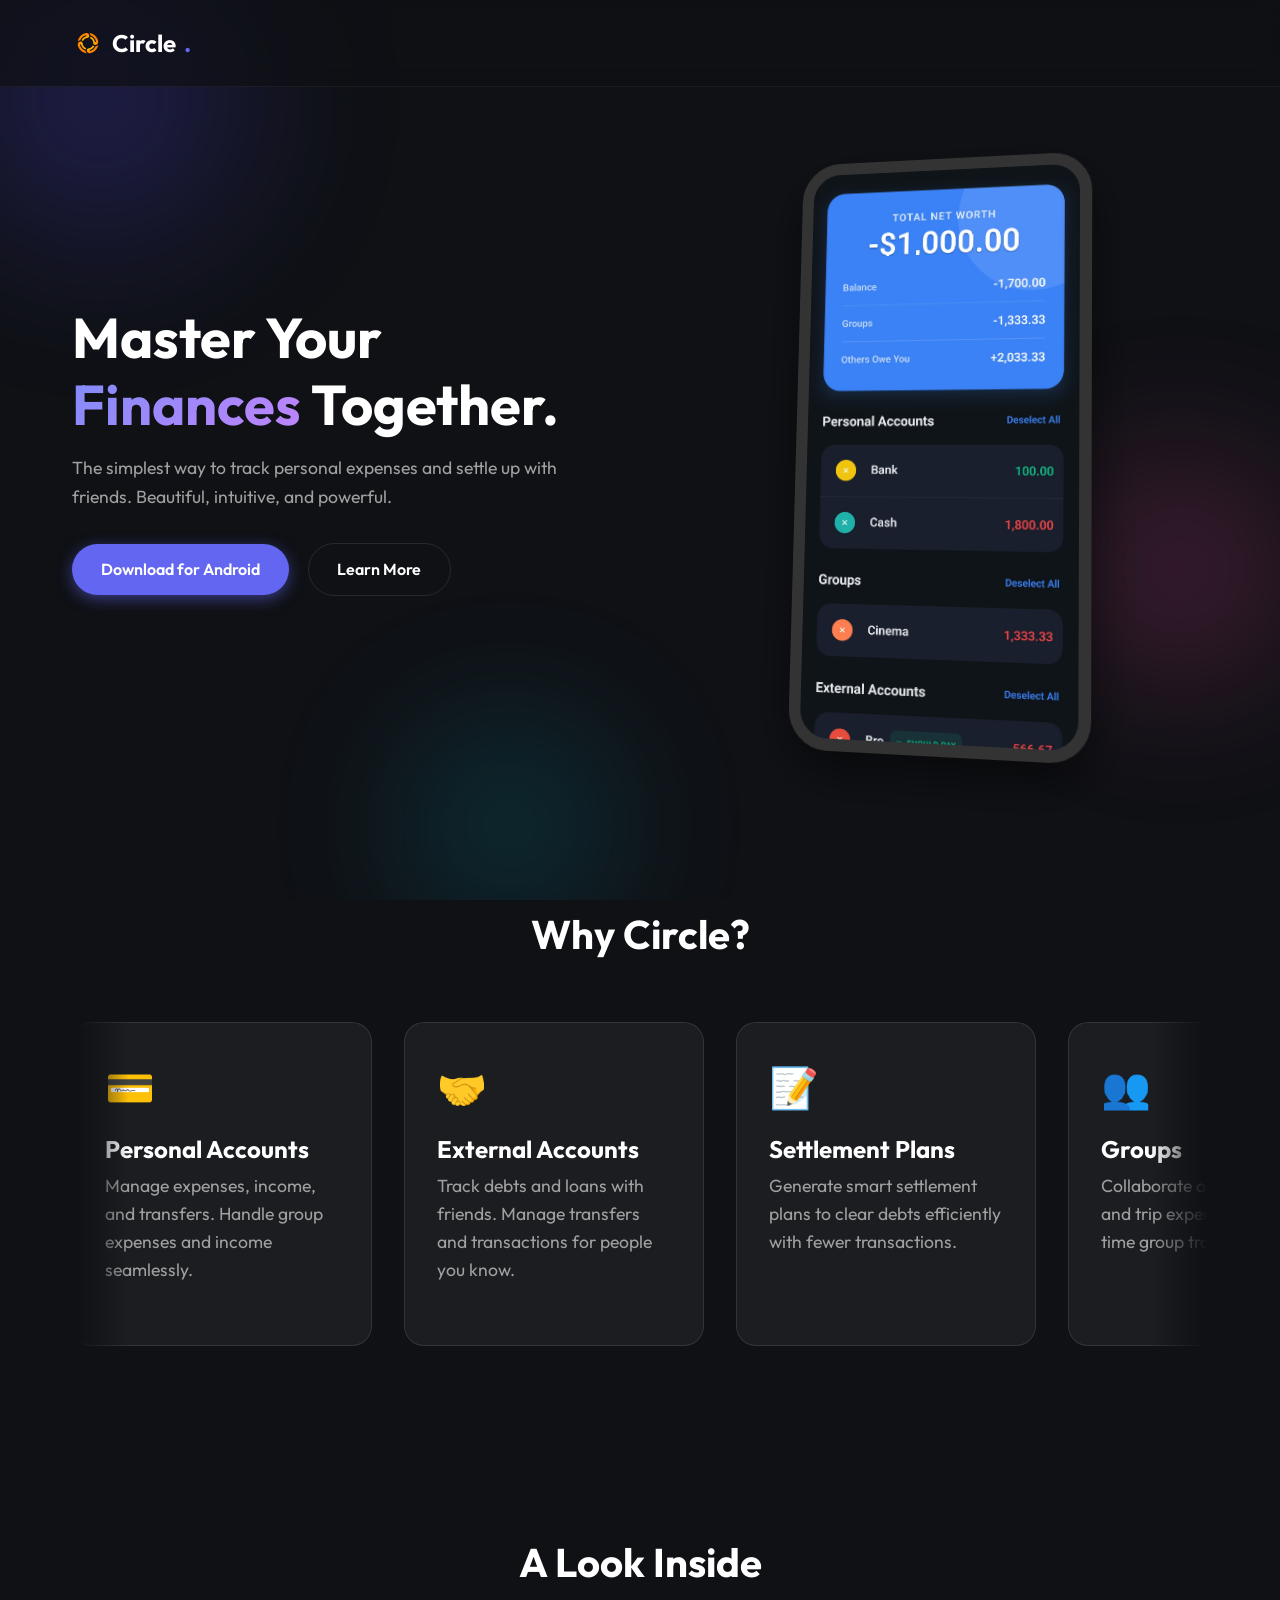
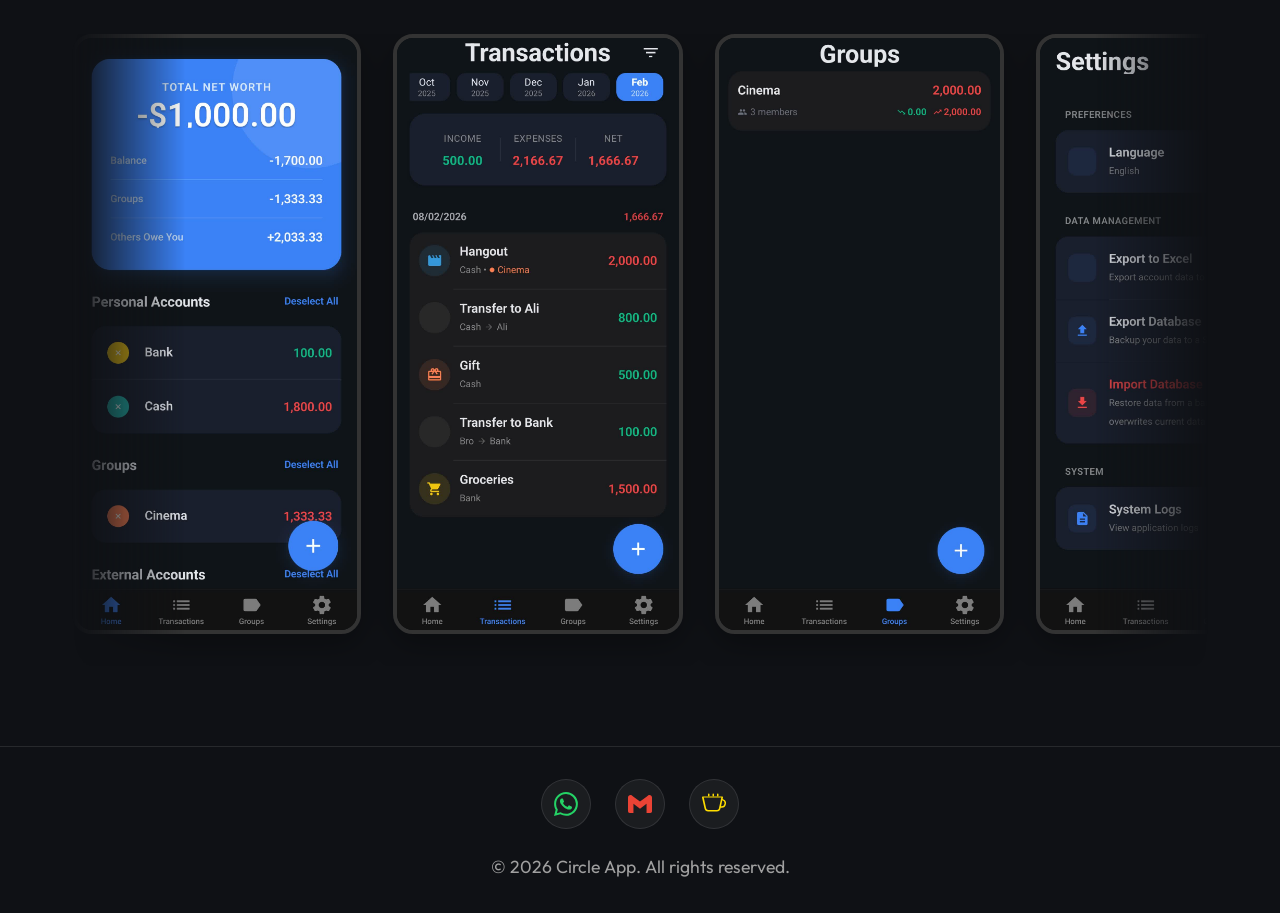
==== index.html @ a08107ba "release: update download link to v6.0.0" ====
<!DOCTYPE html>
<html lang="en">

<head>
    <meta charset="UTF-8">
    <meta name="viewport" content="width=device-width, initial-scale=1.0">
    <title>Circle - Effortless Expense Tracking</title>
    <meta name="description" content="Track expenses, settle group debts, and gain financial insights with Circle.">
    <link rel="stylesheet" href="styles.css">
    <link rel="preconnect" href="https://fonts.googleapis.com">
    <link rel="preconnect" href="https://fonts.gstatic.com" crossorigin>
    <link href="https://fonts.googleapis.com/css2?family=Outfit:wght@300;400;600;700&display=swap" rel="stylesheet">
    <link rel="icon" type="image/png" href="public/icon.png">
    <meta property="og:title" content="Circle">
    <meta property="og:description"
        content="Android app designed to make managing personal, external, and group expenses and incomes effortless!">
    <meta property="og:image" content="https://circle0.netlify.app/public/og.png">
    <meta property="og:url" content="https://circle0.netlify.app/">
</head>

<body>
    <div class="background-globes">
        <div class="globe globe-1"></div>
        <div class="globe globe-2"></div>
        <div class="globe globe-3"></div>
    </div>

    <nav class="navbar">
        <div class="container">
            <a href="#" class="logo">
                <img src="public/icon.png" alt="Circle App Icon" class="nav-icon">
                Circle<span class="dot">.</span>
            </a>
        </div>
    </nav>

    <header class="hero">
        <div class="container">
            <div class="hero-content">
                <h1 class="hero-title">Master Your <span class="gradient-text">Finances</span> Together.</h1>
                <p class="hero-subtitle">The simplest way to track personal expenses and settle up with friends.
                    Beautiful, intuitive, and powerful.</p>
                <div class="hero-buttons">
                    <a href="https://github.com/Mohamed-Fathy-Salah/circle-releases/releases/download/v6.0.0/circle6.0.0.apk" class="btn btn-primary" id="download-hero" target="_blank">Download for Android</a>
                    <a href="#features" class="btn btn-secondary">Learn More</a>
                </div>
            </div>
            <div class="hero-image">
                <div class="phone-frame">
                    <div class="phone-screen scrollable-screen">
                        <img src="public/home-scroll.jpg" alt="App Home Scrollable" class="scroll-img">
                    </div>
                </div>
            </div>
        </div>
    </header>

    <section id="features" class="features">
        <div class="container">
            <h2 class="section-title">Why Circle?</h2>
            <div class="feature-marquee">
                <div class="feature-track" id="feature-list"></div>
            </div>
        </div>
    </section>

    <section id="screenshots" class="screenshots">
        <div class="container">
            <h2 class="section-title">A Look Inside</h2>
            <div class="screenshot-marquee">
                <div class="screenshot-track" id="screenshot-list"></div>
            </div>
        </div>
    </section>


    <footer class="footer">
        <div class="container">
            <div class="footer-content">
                <div class="social-links">
                    <a href="https://wa.me/201143191824?text=Hello%20Circle%20Team" target="_blank" class="social-btn"
                        aria-label="WhatsApp">
                        <svg xmlns="http://www.w3.org/2000/svg" width="16" height="16" fill="currentColor"
                            class="bi bi-whatsapp social-icon whatsapp-icon" viewBox="0 0 16 16">
                            <path
                                d="M13.601 2.326A7.85 7.85 0 0 0 7.994 0C3.627 0 .068 3.558.064 7.926c0 1.399.366 2.76 1.057 3.965L0 16l4.204-1.102a7.9 7.9 0 0 0 3.79.965h.004c4.368 0 7.926-3.558 7.93-7.93A7.9 7.9 0 0 0 13.6 2.326zM7.994 14.521a6.6 6.6 0 0 1-3.356-.92l-.24-.144-2.494.654.666-2.433-.156-.251a6.56 6.56 0 0 1-1.007-3.505c0-3.626 2.957-6.584 6.591-6.584a6.56 6.56 0 0 1 4.66 1.931 6.56 6.56 0 0 1 1.928 4.66c-.004 3.639-2.961 6.592-6.592 6.592m3.615-4.934c-.197-.099-1.17-.578-1.353-.646-.182-.065-.315-.099-.445.099-.133.197-.513.646-.627.775-.114.133-.232.148-.43.05-.197-.1-.836-.308-1.592-.985-.59-.525-.985-1.175-1.103-1.372-.114-.198-.011-.304.088-.403.087-.088.197-.232.296-.346.1-.114.133-.198.198-.33.065-.134.034-.248-.015-.347-.05-.099-.445-1.076-.612-1.47-.16-.389-.323-.335-.445-.34-.114-.007-.247-.007-.38-.007a.73.73 0 0 0-.529.247c-.182.198-.691.677-.691 1.654s.71 1.916.81 2.049c.098.133 1.394 2.132 3.383 2.992.47.205.84.326 1.129.418.475.152.904.129 1.246.08.38-.058 1.171-.48 1.338-.943.164-.464.164-.86.114-.943-.049-.084-.182-.133-.38-.232" />
                        </svg>
                    </a>
                    <a href="mailto:mohamedfathy29908@gmail.com" class="social-btn" aria-label="Email">
                        <svg xmlns="http://www.w3.org/2000/svg" width="24" height="24" viewBox="0 0 24 24" role="img"
                            class="social-icon gmail-icon" fill="currentColor">
                            <path
                                d="M24 5.457v13.909c0 .904-.732 1.636-1.636 1.636h-3.819V11.73L12 16.64l-6.545-4.91v9.273H1.636A1.636 1.636 0 0 1 0 19.366V5.457c0-2.023 2.309-3.178 3.927-1.964L5.455 4.64 12 9.548l6.545-4.91 1.528-1.145C21.69 2.28 24 3.434 24 5.457z" />
                        </svg>
                    </a>
                    <a href="https://buymeacoffee.com/mofasa" class="social-btn" aria-label="Buy me a coffee"
                        target="_blank">
                        <svg xmlns="http://www.w3.org/2000/svg" width="20" height="20" fill="currentColor"
                            class="social-icon coffee-icon" viewBox="0 0 16 16">
                            <path fill-rule="evenodd"
                                d="M.11 3.187A.5.5 0 0 1 .5 3h13a.5.5 0 0 1 .488.608l-.22.991a3.001 3.001 0 0 1-1.3 5.854l-.132.59A2.5 2.5 0 0 1 9.896 13H4.104a2.5 2.5 0 0 1-2.44-1.958L.012 3.608a.5.5 0 0 1 .098-.42zm12.574 6.288a2 2 0 0 0 .866-3.899l-.866 3.9zM1.124 3.515l1.666 7.497A1.5 1.5 0 0 0 4.104 12h5.792a1.5 1.5 0 0 0 1.314-.798l1.666-7.497-11.752.01z" />
                            <path fill-rule="evenodd"
                                d="M4.5 1a.5.5 0 0 1 .5.5v1a.5.5 0 0 1-1 0v-1a.5.5 0 0 1 .5-.5zm3 0a.5.5 0 0 1 .5.5v1a.5.5 0 0 1-1 0v-1a.5.5 0 0 1 .5-.5zm3 0a.5.5 0 0 1 .5.5v1a.5.5 0 0 1-1 0v-1a.5.5 0 0 1 .5-.5z" />
                        </svg>
                    </a>
                </div>
                <p>&copy; 2026 Circle App. All rights reserved.</p>
            </div>
        </div>
    </footer>

    <script>
        const featureList = document.getElementById("feature-list");
        featureList.innerHTML = [
            {icon: "💳", title: "Personal Accounts", desc: "Manage expenses, income, and transfers. Handle group expenses and income seamlessly."},
            {icon: "🤝", title: "External Accounts", desc: "Track debts and loans with friends. Manage transfers and transactions for people you know."},
            {icon: "📝", title: "Settlement Plans", desc: "Generate smart settlement plans to clear debts efficiently with fewer transactions."},
            {icon: "👥", title: "Groups", desc: "Collaborate on shared assets and trip expenses with real-time group tracking."},
            {icon: "🔒", title: "Offline First", desc: "Runs entirely on local storage. No internet connection needed to track your finances."},
            {icon: "💾", title: "Backup & Restore", desc: "Easily export your data for backups and import it whenever you need to restore."},
            {icon: "📊", title: "Excel Export", desc: "Extract detailed Excel sheets for your accounts to analyze data your way."},
            {icon: "🚫", title: "No Ads", desc: "Enjoy a clean, distraction-free experience with zero advertisements."},
            {icon: "🔄", title: "Templates & Recurrent", desc: "Create templates and set up recurrent transactions to automate your regular expenses."},
            {icon: "🕌", title: "Zakat Calculator", desc: "Calculate your Zakat obligations easily based on your assets and savings."},
            {icon: "🔐", title: "Biometric Login", desc: "Secure your data with fingerprint or face recognition authentication."},
            {icon: "👁", title: "Amount Blur", desc: "Hide sensitive amounts with a blur effect for privacy in public spaces."},
        ].map(f =>
            `<div class="feature-card"><div class="icon-box">${f.icon}</div><h3>${f.title}</h3><p>${f.desc}</p></div>`
        ).join("");
        featureList.innerHTML += featureList.innerHTML;

        const screenshotList = document.getElementById("screenshot-list");
        screenshotList.innerHTML = [
            {src: "public/home.jpg", alt: "Home Screen"},
            {src: "public/transactions.jpg", alt: "Transactions Screen"},
            {src: "public/groups.jpg", alt: "Groups Screen"},
            {src: "public/settings.jpg", alt: "Settings Screen"},
        ].map(s =>
            `<div class="screenshot-item"><img src="${s.src}" alt="${s.alt}"></div>`
        ).join("");
        screenshotList.innerHTML += screenshotList.innerHTML;

        // Swipe/drag support for marquees
        function enableDrag(container, track) {
            let dragging = false, startX, scrollStart;
            function onStart(e) {
                dragging = true;
                container.style.cursor = "grabbing";
                track.style.animation = "none";
                startX = (e.touches ? e.touches[0] : e).clientX;
                scrollStart = container.scrollLeft;
            }
            function onMove(e) {
                if (!dragging) return;
                e.preventDefault();
                container.scrollLeft = scrollStart - ((e.touches ? e.touches[0] : e).clientX - startX);
            }
            function onEnd() {
                if (!dragging) return;
                dragging = false;
                container.style.cursor = "grab";
            }
            container.addEventListener("mousedown", onStart);
            container.addEventListener("mousemove", onMove);
            container.addEventListener("mouseup", onEnd);
            container.addEventListener("mouseleave", onEnd);
            container.addEventListener("touchstart", onStart, {passive: true});
            container.addEventListener("touchmove", onMove, {passive: false});
            container.addEventListener("touchend", onEnd);
        }

        enableDrag(document.querySelector(".feature-marquee"), featureList);
        enableDrag(document.querySelector(".screenshot-marquee"), screenshotList);

        // Smooth scroll for anchor links
        document.querySelectorAll('a[href^="#"]').forEach(anchor => {
            anchor.addEventListener('click', function (e) {
                e.preventDefault();
                document.querySelector(this.getAttribute('href')).scrollIntoView({
                    behavior: 'smooth'
                });
            });
        });
    </script>
</body>

</html>
---- styles.css ----
:root {
    --bg-color: #0f1115;
    --bg-secondary: #ff00ff;
    /* Used for glow effects, will be significantly reduced in opacity */
    --text-primary: #ffffff;
    --text-secondary: #a0a0a0;
    --accent-color: #6366f1;
    /* Indigo */
    --accent-glow: rgba(99, 102, 241, 0.5);
    --card-bg: rgba(255, 255, 255, 0.05);
    /* Glassmorphism */
    --card-border: rgba(255, 255, 255, 0.1);
    --font-main: 'Outfit', sans-serif;
    --spacing-container: 1200px;
}

* {
    margin: 0;
    padding: 0;
    box-sizing: border-box;
}

body {
    font-family: var(--font-main);
    background-color: var(--bg-color);
    color: var(--text-primary);
    line-height: 1.6;
    overflow-x: hidden;
    scroll-behavior: smooth;
}

/* Background Effects */
.background-globes {
    position: fixed;
    top: 0;
    left: 0;
    width: 100%;
    height: 100%;
    z-index: -1;
    pointer-events: none;
    overflow: hidden;
}

.globe {
    position: absolute;
    border-radius: 50%;
    filter: blur(80px);
    opacity: 0.4;
    animation: float 10s infinite ease-in-out;
}

.globe-1 {
    width: 400px;
    height: 400px;
    background: radial-gradient(circle, #4f46e5, transparent 70%);
    top: -100px;
    left: -100px;
}

.globe-2 {
    width: 300px;
    height: 300px;
    background: radial-gradient(circle, #ec4899, transparent 70%);
    bottom: 20%;
    right: -50px;
    animation-delay: -2s;
}

.globe-3 {
    width: 250px;
    height: 250px;
    background: radial-gradient(circle, #06b6d4, transparent 70%);
    bottom: -50px;
    left: 30%;
    animation-delay: -5s;
}

@keyframes float {

    0%,
    100% {
        transform: translateY(0) scale(1);
    }

    50% {
        transform: translateY(-20px) scale(1.05);
    }
}

/* Typography */
h1,
h2,
h3 {
    font-weight: 700;
    line-height: 1.2;
}

h1 {
    font-size: 3.5rem;
    margin-bottom: 1rem;
}

h2 {
    font-size: 2.5rem;
    margin-bottom: 3rem;
    text-align: center;
}

h3 {
    font-size: 1.5rem;
    margin-bottom: 0.5rem;
}

p {
    color: var(--text-secondary);
    font-size: 1.1rem;
}

.gradient-text {
    background: linear-gradient(135deg, #818cf8, #c084fc);
    background-clip: text;
    -webkit-background-clip: text;
    -webkit-text-fill-color: transparent;
}

/* Layout */
.container {
    max-width: var(--spacing-container);
    margin: 0 auto;
    padding: 0 2rem;
}

/* Navbar */
.navbar {
    padding: 1.5rem 0;
    position: fixed;
    top: 0;
    width: 100%;
    z-index: 1000;
    backdrop-filter: blur(10px);
    background: rgba(15, 17, 21, 0.7);
    border-bottom: 1px solid rgba(255, 255, 255, 0.05);
}

.navbar .container {
    display: flex;
    justify-content: space-between;
    align-items: center;
}

.logo {
    font-size: 1.5rem;
    font-weight: 700;
    text-decoration: none;
    color: var(--text-primary);
    display: flex;
    align-items: center;
    gap: 0.5rem;
}

.nav-icon {
    width: 32px;
    height: 32px;
    border-radius: 8px;
    /* Slightly rounded corners for app icon look */
}

.logo .dot {
    color: var(--accent-color);
}

.nav-btn {
    padding: 0.6rem 1.2rem;
    font-size: 0.9rem;
}

/* Buttons */
.btn {
    display: inline-block;
    padding: 0.8rem 1.8rem;
    border-radius: 50px;
    text-decoration: none;
    font-weight: 600;
    transition: all 0.3s ease;
    cursor: pointer;
}

.btn-primary {
    background: var(--accent-color);
    color: white;
    box-shadow: 0 4px 15px var(--accent-glow);
}

.btn-primary:hover {
    transform: translateY(-2px);
    box-shadow: 0 6px 20px var(--accent-glow);
}

.btn-secondary {
    background: transparent;
    color: var(--text-primary);
    border: 1px solid var(--card-border);
    margin-left: 1rem;
}

.btn-secondary:hover {
    background: rgba(255, 255, 255, 0.05);
}

.btn-large {
    padding: 1rem 3rem;
    font-size: 1.2rem;
}

/* Sections */
section {
    padding: 5rem 0;
}

/* Hero */
.hero {
    padding-top: 150px;
    padding-bottom: 80px;
    display: flex;
    align-items: center;
}

.hero .container {
    display: flex;
    align-items: center;
    gap: 4rem;
}

.hero-content {
    flex: 1;
}

.hero-subtitle {
    margin-bottom: 2rem;
    max-width: 500px;
}

.hero-image {
    flex: 1;
    display: flex;
    justify-content: center;
    position: relative;
    perspective: 1000px;
}

/* Phone Frame & Scrolling */
.phone-frame {
    width: 300px;
    height: 600px;
    background: #1a1d24;
    border-radius: 40px;
    border: 12px solid #333;
    box-shadow: 0 20px 50px rgba(0, 0, 0, 0.5);
    overflow: hidden;
    position: relative;
    transform: rotateY(-10deg) rotateX(5deg);
    transition: transform 0.5s ease;
}

.phone-frame:hover {
    transform: rotateY(0) rotateX(0);
}

.phone-screen {
    width: 100%;
    height: 100%;
    background: #000;
    overflow: hidden;
    border-radius: 28px;
    /* Match outer curvature considering border width */
}

.scrollable-screen {
    overflow-y: hidden;
    /* Hide scrollbar, let animation handle it */
    scrollbar-width: none;
    /* Firefox */
    -ms-overflow-style: none;
    /* IE/Edge */
}

.scrollable-screen::-webkit-scrollbar {
    display: none;
    /* Chrome/Safari */
}

.scroll-img {
    width: 100%;
    display: block;
    /* Auto-scroll animation */
    animation: autoScroll 15s linear infinite alternate;
}

/* Pause scroll on hover */
.phone-frame:hover .scroll-img {
    animation-play-state: paused;
}

@keyframes autoScroll {
    0% {
        transform: translateY(0);
    }

    100% {
        transform: translateY(calc(-100% + 576px));
    }

    /* Scroll to bottom */
}

/* Placeholders */
.placeholder-glow {
    background: var(--card-bg);
    border: 1px solid var(--card-border);
    border-radius: 20px;
    display: flex;
    align-items: center;
    justify-content: center;
    color: rgba(255, 255, 255, 0.2);
    font-weight: 600;
    backdrop-filter: blur(5px);
    box-shadow: 0 10px 30px rgba(0, 0, 0, 0.3);
}

.app-screenshot-placeholder {
    width: 300px;
    /* Mobile width approximate */
    height: 600px;
    border-radius: 30px;
    background: #1a1d24;
    /* Slightly lighter than bg */
    border: 8px solid #333;
    /* Phone bezel */
    display: flex;
    align-items: center;
    justify-content: center;
}

/* Features */
.features {
    position: relative;
}

/* Feature Marquee */
.feature-marquee {
    width: 100%;
    overflow: hidden;
    position: relative;
    padding: 1rem 0 2rem 0;
    cursor: grab;
    mask-image: linear-gradient(to right, transparent, black 5%, black 95%, transparent);
    -webkit-mask-image: linear-gradient(to right, transparent, black 5%, black 95%, transparent);
}

.feature-track {
    display: flex;
    gap: 2rem;
    width: max-content;
    animation: scrollMarquee 50s linear infinite;
    /* Slower for readability */
}

.feature-marquee:hover .feature-track {
    animation-play-state: paused;
}

.feature-card {
    background: var(--card-bg);
    border: 1px solid var(--card-border);
    padding: 2rem;
    border-radius: 20px;
    transition: transform 0.3s ease;
    min-width: 300px;
    /* Fixed width for scrolling cards */
    max-width: 300px;
}

.feature-card:hover {
    transform: translateY(-5px);
    background: rgba(255, 255, 255, 0.08);
}

.icon-box {
    font-size: 2.5rem;
    margin-bottom: 1rem;
}

/* Screenshots Marquee */
.screenshot-marquee {
    width: 100%;
    overflow: hidden;
    position: relative;
    padding-bottom: 2rem;
    cursor: grab;
    mask-image: linear-gradient(to right, transparent, black 10%, black 90%, transparent);
    -webkit-mask-image: linear-gradient(to right, transparent, black 10%, black 90%, transparent);
}

.screenshot-track {
    display: flex;
    gap: 2rem;
    width: max-content;
    animation: scrollMarquee 40s linear infinite;
}

.screenshot-marquee:hover .screenshot-track {
    animation-play-state: paused;
}

@keyframes scrollMarquee {
    0% {
        transform: translateX(0);
    }

    100% {
        transform: translateX(-50%);
    }

    /* seamless loop */
}

.screenshot-item {
    min-width: 260px;
    height: 600px;
    /* Increased to fit taller screens */
    border-radius: 20px;
    overflow: hidden;
    /* Clip image corners */
    border: 4px solid #333;
    flex-shrink: 0;
    position: relative;
    box-shadow: 0 10px 30px rgba(0, 0, 0, 0.3);
    transition: transform 0.3s ease;
}

.screenshot-item:hover {
    transform: translateY(-10px);
}

.screenshot-item img {
    width: 100%;
    height: 100%;
    object-fit: cover;
    display: block;
}


/* Footer */
.footer {
    padding: 2rem 0;
    border-top: 1px solid var(--card-border);
    color: var(--text-secondary);
    font-size: 0.9rem;
}

.footer-content {
    display: flex;
    flex-direction: column;
    /* Stack vertically */
    align-items: center;
    /* Center horizontally */
    gap: 1.5rem;
    /* Space between icons and copyright */
}

.social-links {
    display: flex;
    gap: 1.5rem;
}

.social-btn {
    width: 50px;
    /* Slightly larger for icons */
    height: 50px;
    background: var(--card-bg);
    border: 1px solid var(--card-border);
    border-radius: 50%;
    display: flex;
    align-items: center;
    justify-content: center;
    text-decoration: none;
    transition: all 0.3s ease;
}

.social-icon {
    width: 24px;
    height: 24px;
    fill: currentColor;
    color: var(--text-primary);
}

.whatsapp-icon {
    color: #25D366;
}

/* Official WhatsApp brand color */
.gmail-icon {
    color: #EA4335;
}

/* Official Gmail brand color */
.coffee-icon {
    color: #FFDD00;
}

.social-btn:hover {
    background: rgba(255, 255, 255, 0.1);
    transform: translateY(-3px);
    box-shadow: 0 5px 15px rgba(0, 0, 0, 0.3);
}

/* Responsive */
@media (max-width: 768px) {
    /* Footer styles are already centered by default with column layout, so no specific overrides needed */

    h1 {
        font-size: 2.5rem;
    }

    .hero .container {
        flex-direction: column;
        text-align: center;
    }

    .hero-subtitle {
        margin: 0 auto 2rem auto;
    }

    .hero-buttons {
        display: flex;
        flex-direction: column;
        gap: 1rem;
    }

    .btn-secondary {
        margin-left: 0;
    }

    .app-screenshot-placeholder {
        height: 500px;
        width: 250px;
    }

    .screenshot-item {
        min-width: 220px;
        height: 440px;
    }
}
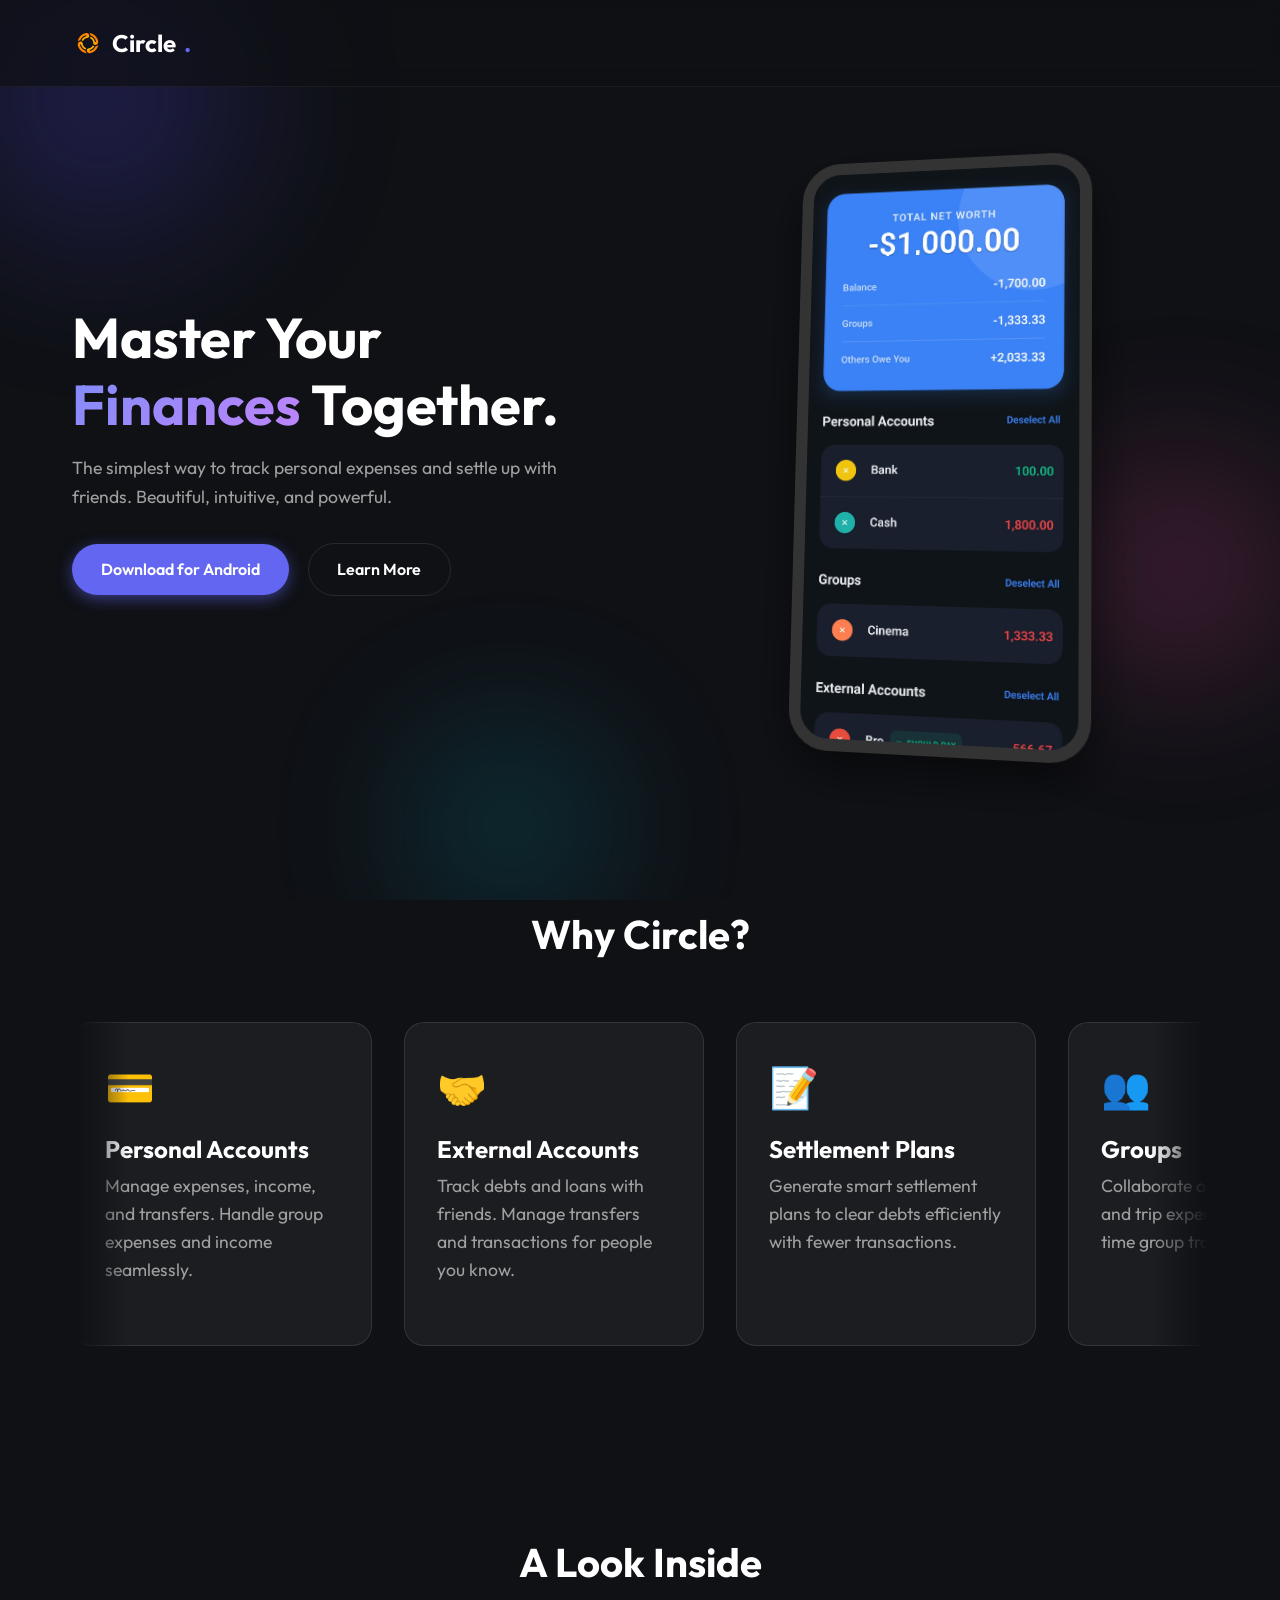
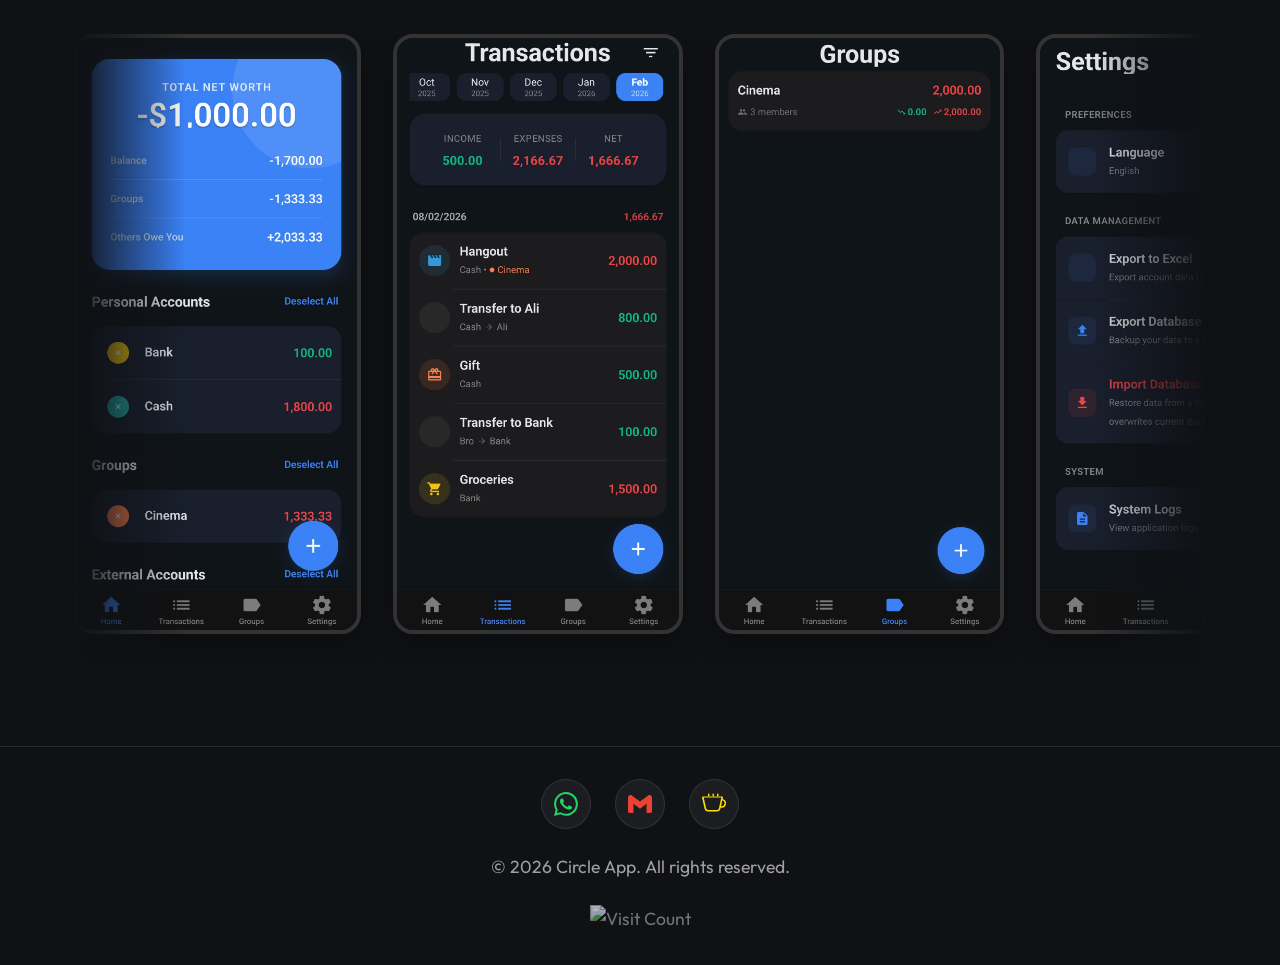
==== commit 547a9963: "feat(footer): add page visit counter badge Co-Authored-By: Claude Sonnet 4.6 <noreply@anthropic.com>" ====
--- a/index.html
+++ b/index.html
@@ -105,6 +105,9 @@
                     </a>
                 </div>
                 <p>&copy; 2026 Circle App. All rights reserved.</p>
+                <p class="visit-count">
+                    <img src="https://visitor-badge.laobi.icu/badge?page_id=circle0.netlify.app" alt="Visit Count">
+                </p>
             </div>
         </div>
     </footer>
--- a/styles.css
+++ b/styles.css
@@ -473,6 +473,11 @@
     gap: 1.5rem;
 }
 
+.visit-count {
+    margin: 0;
+    opacity: 0.7;
+}
+
 .social-btn {
     width: 50px;
     /* Slightly larger for icons */
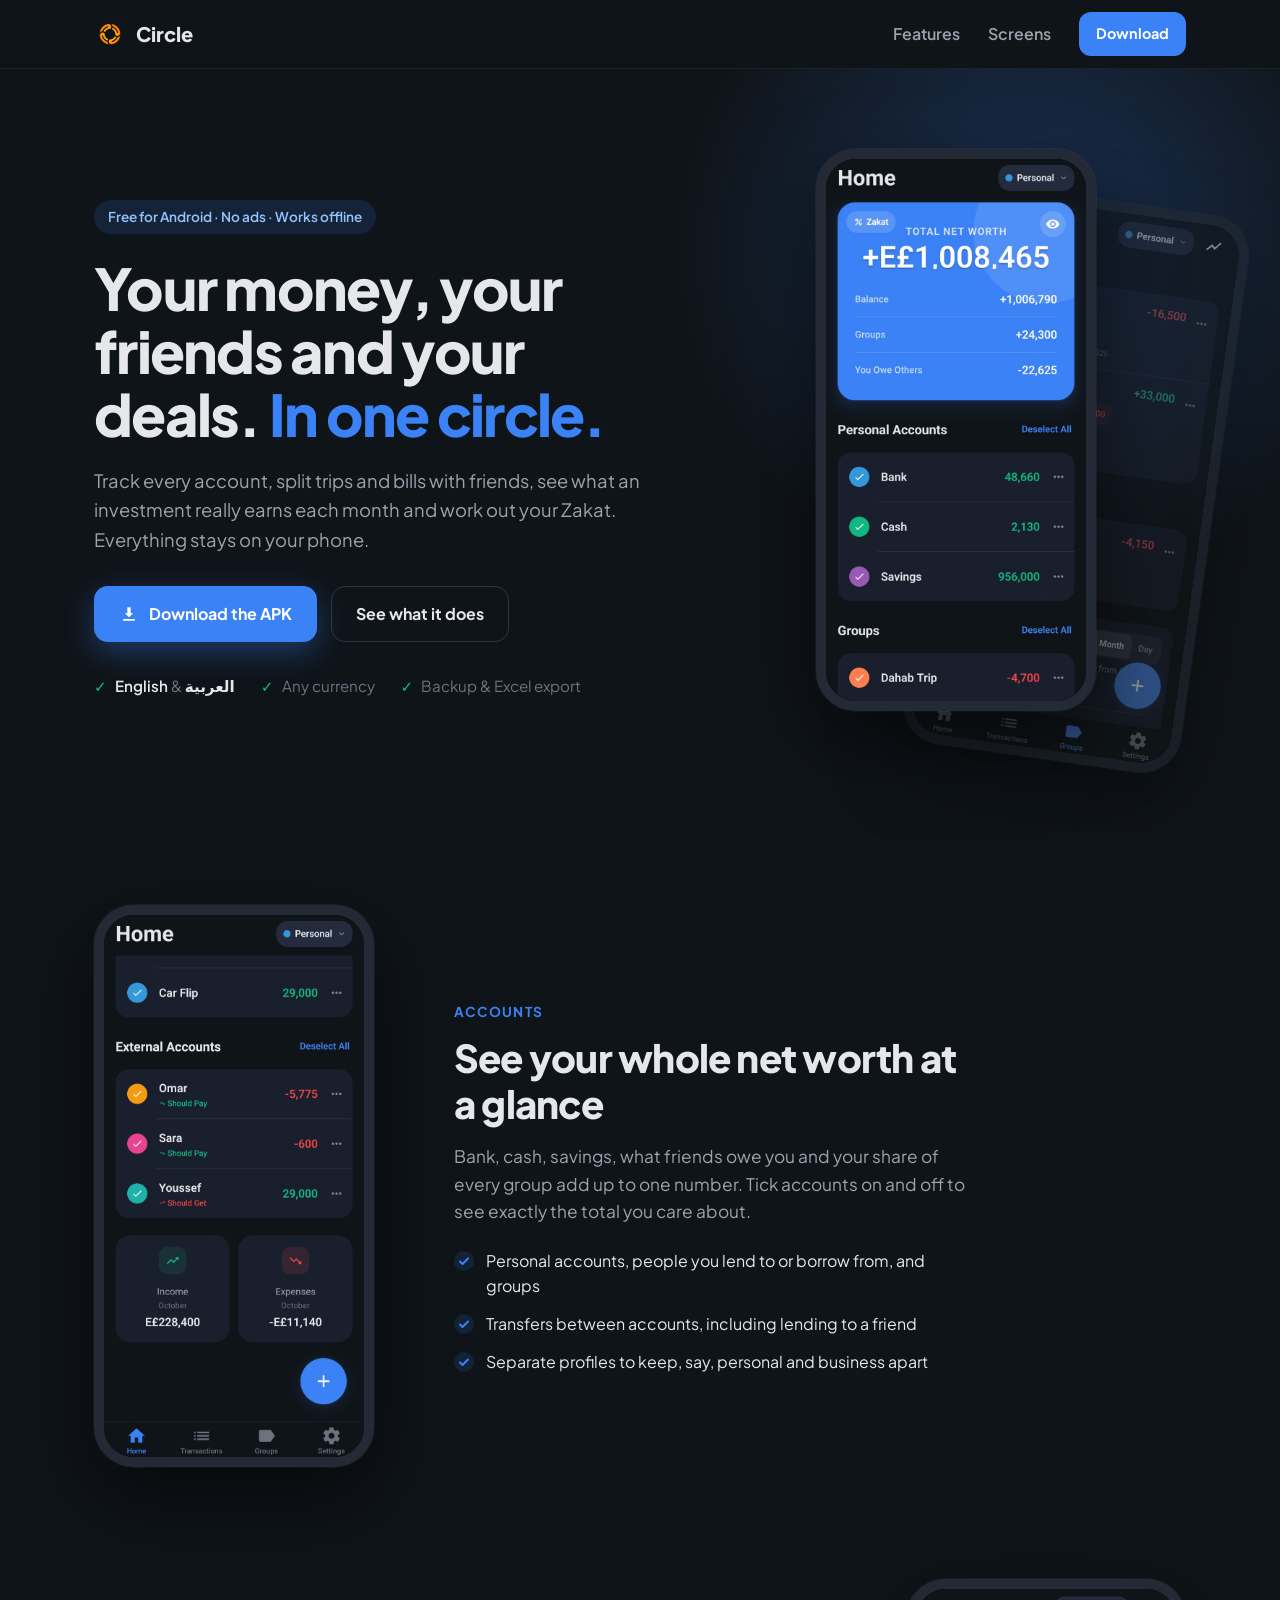
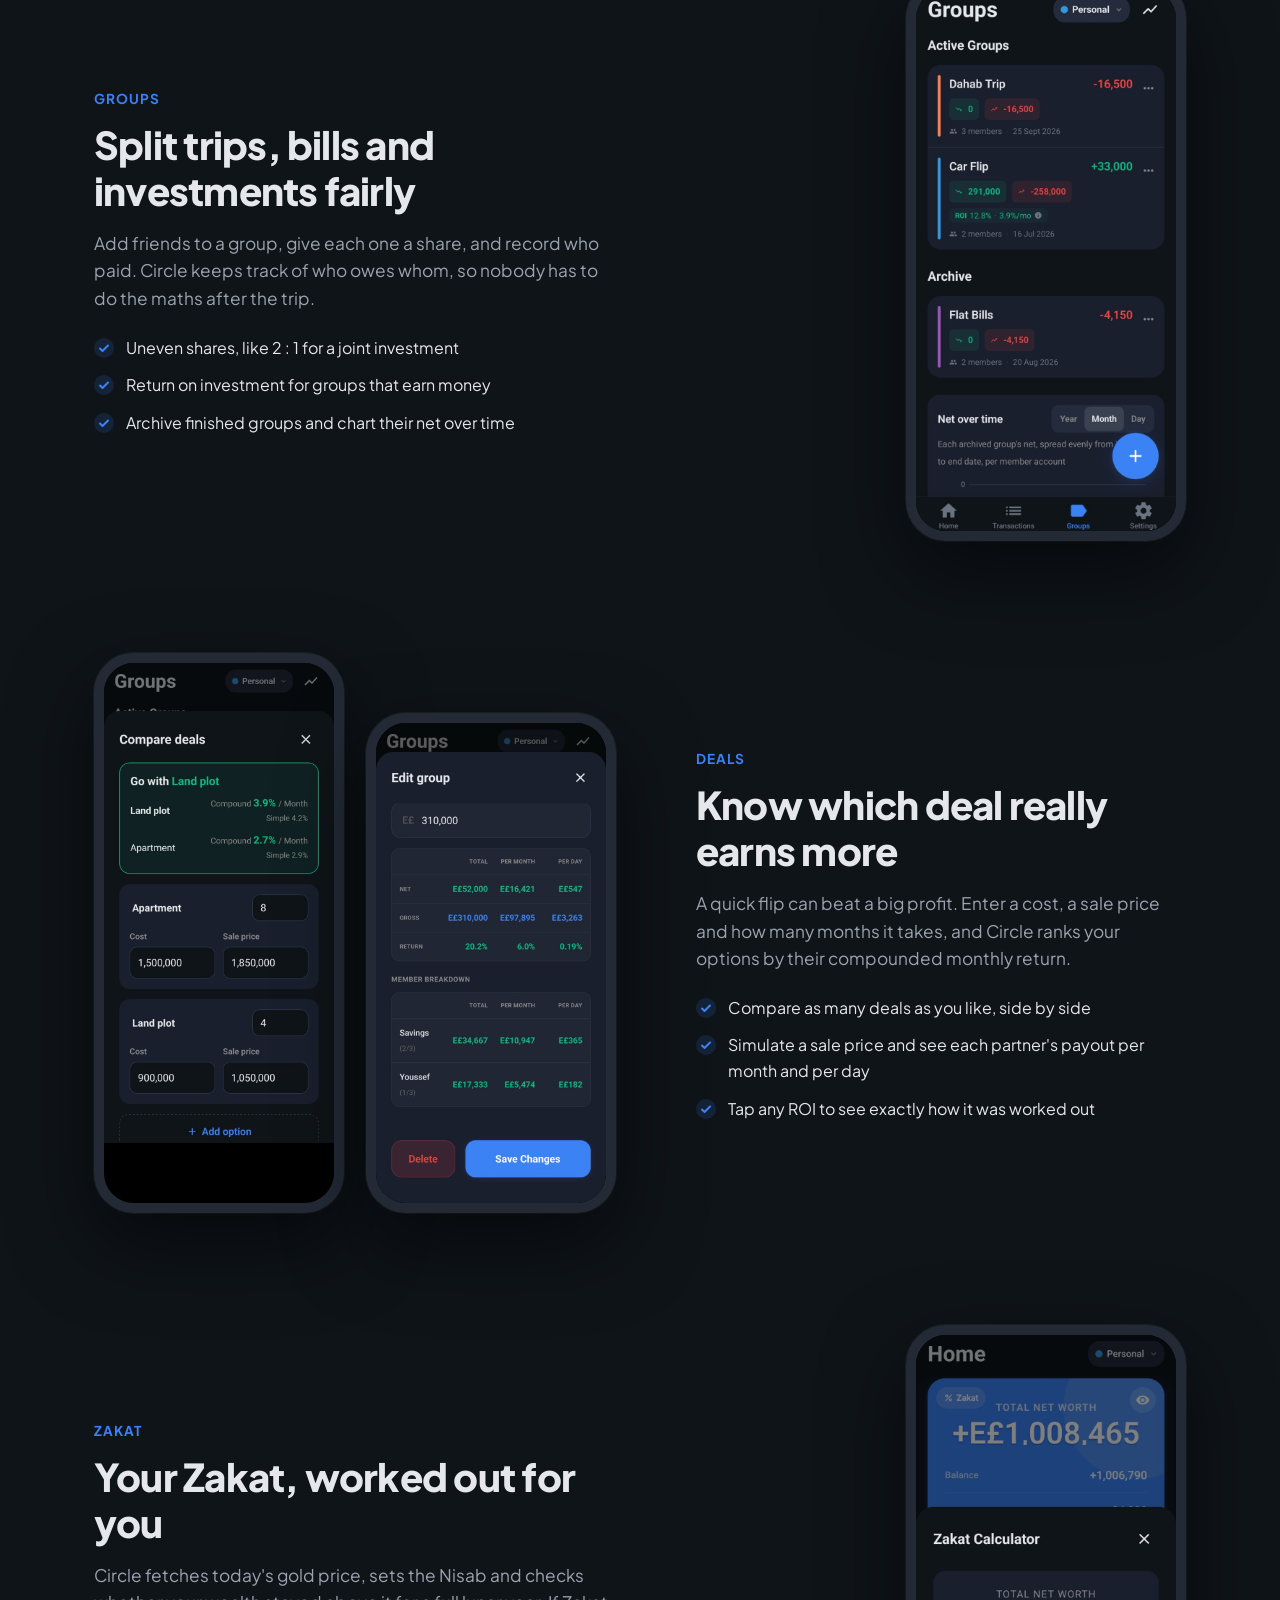
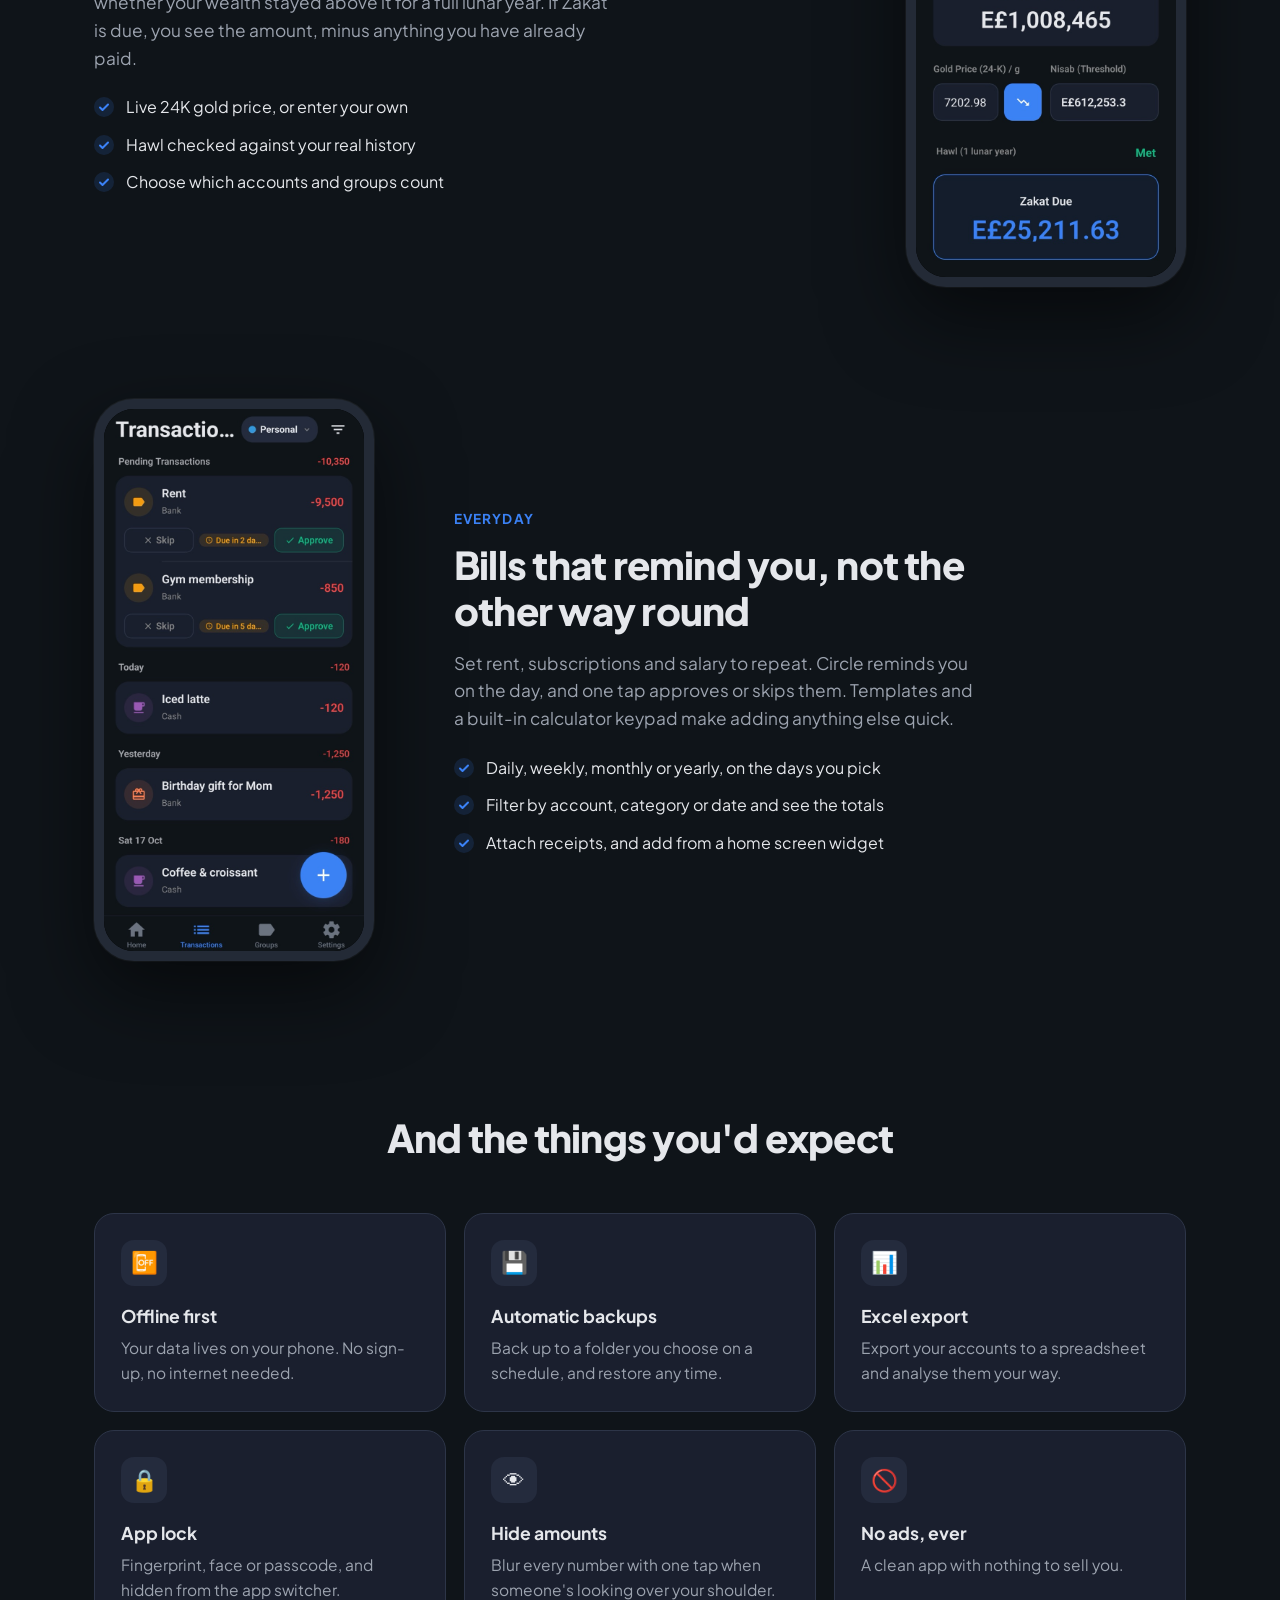
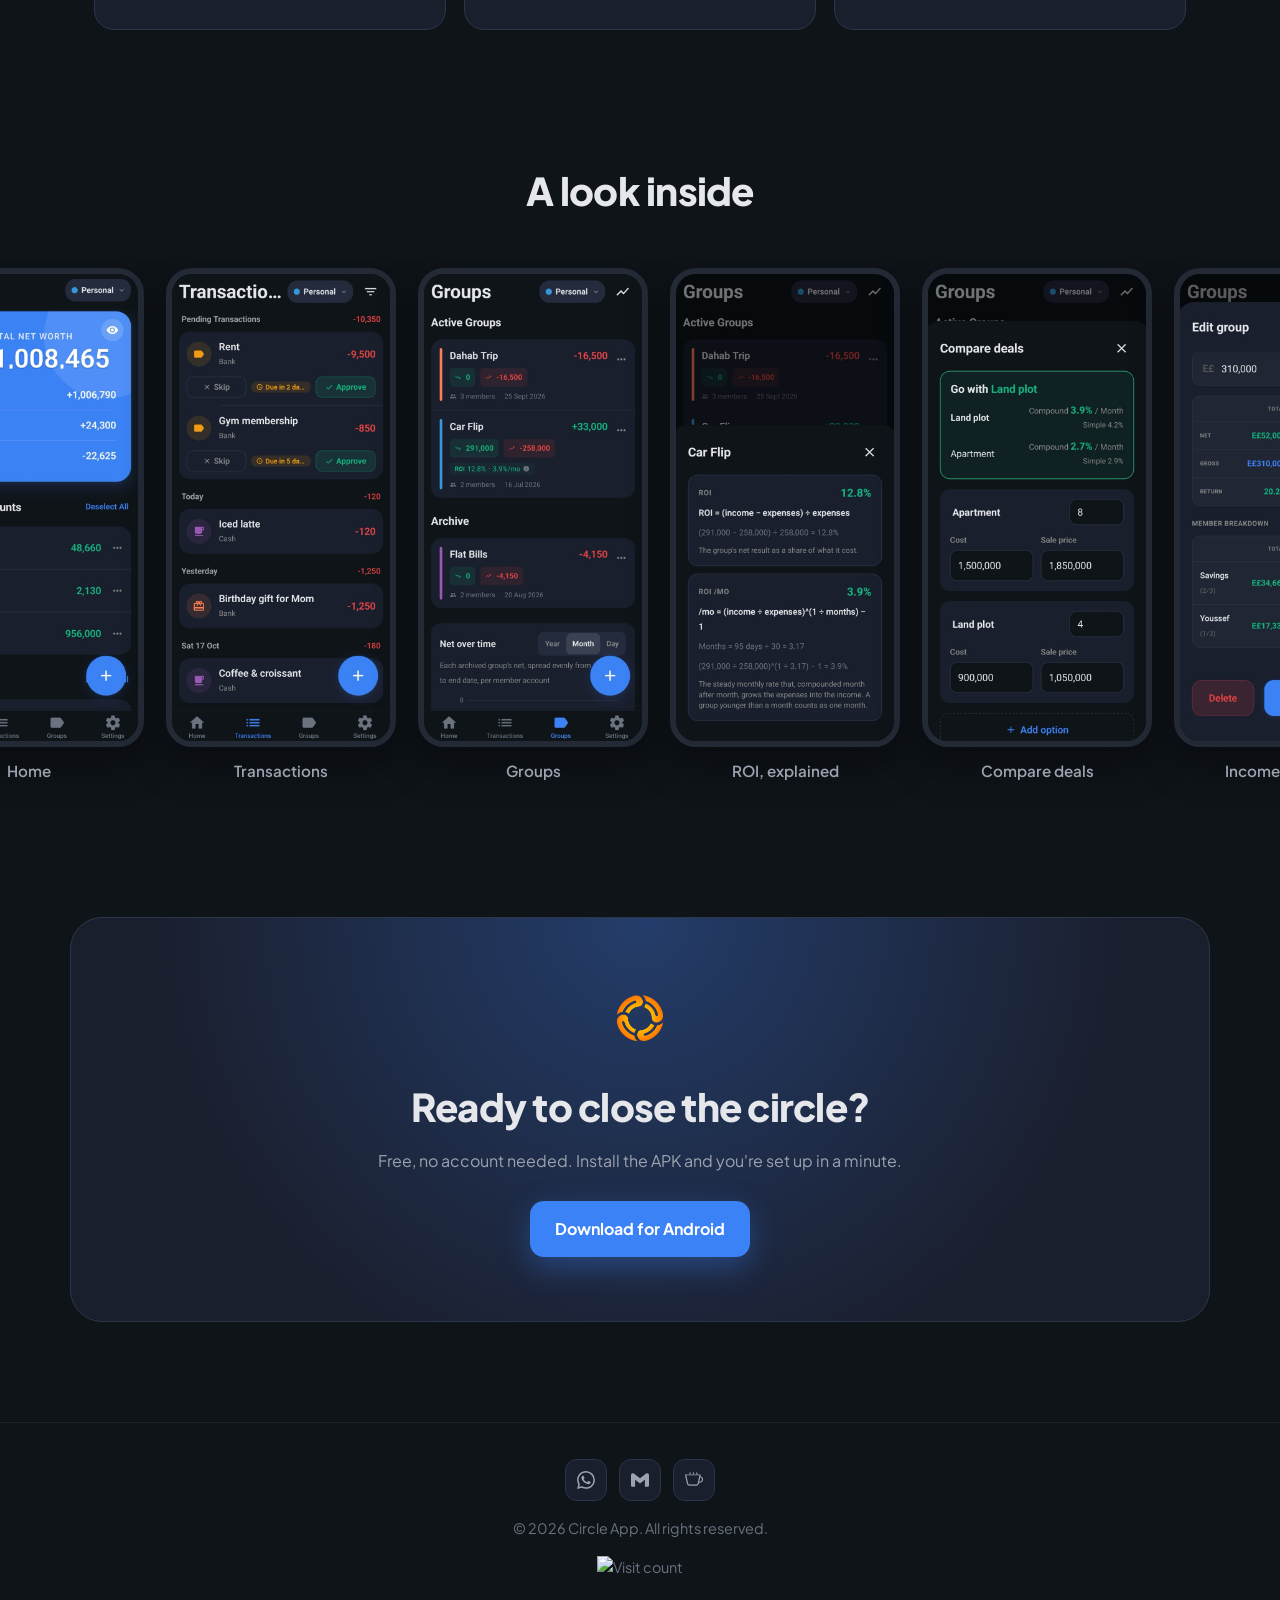
==== commit d2dc6459: "feat: redesign the site with current screenshots A new layout in the app's own colors: a hero with t" ====
--- a/index.html
+++ b/index.html
@@ -4,186 +4,351 @@
 <head>
     <meta charset="UTF-8">
     <meta name="viewport" content="width=device-width, initial-scale=1.0">
-    <title>Circle - Effortless Expense Tracking</title>
-    <meta name="description" content="Track expenses, settle group debts, and gain financial insights with Circle.">
-    <link rel="stylesheet" href="styles.css">
+    <title>Circle - Money, Friends &amp; Deals in One App</title>
+    <meta name="description"
+        content="Track your accounts, split costs with friends, compare deals by monthly return and work out your Zakat. Free, offline and ad-free for Android.">
     <link rel="preconnect" href="https://fonts.googleapis.com">
     <link rel="preconnect" href="https://fonts.gstatic.com" crossorigin>
-    <link href="https://fonts.googleapis.com/css2?family=Outfit:wght@300;400;600;700&display=swap" rel="stylesheet">
+    <link href="https://fonts.googleapis.com/css2?family=Plus+Jakarta+Sans:wght@400;500;600;700;800&display=swap"
+        rel="stylesheet">
+    <link rel="stylesheet" href="styles.css">
     <link rel="icon" type="image/png" href="public/icon.png">
+    <meta name="theme-color" content="#0f1419">
     <meta property="og:title" content="Circle">
     <meta property="og:description"
-        content="Android app designed to make managing personal, external, and group expenses and incomes effortless!">
-    <meta property="og:image" content="https://circle0.netlify.app/public/og.png">
-    <meta property="og:url" content="https://circle0.netlify.app/">
+        content="Your accounts, your friends and your deals in one place. Free, offline and ad-free for Android.">
+    <meta property="og:image" content="https://circle-releases.pages.dev/public/og.png">
+    <meta property="og:url" content="https://circle-releases.pages.dev/">
+    <meta name="twitter:card" content="summary_large_image">
 </head>
 
 <body>
-    <div class="background-globes">
-        <div class="globe globe-1"></div>
-        <div class="globe globe-2"></div>
-        <div class="globe globe-3"></div>
-    </div>
-
-    <nav class="navbar">
-        <div class="container">
+    <nav class="nav">
+        <div class="container nav-inner">
             <a href="#" class="logo">
-                <img src="public/icon.png" alt="Circle App Icon" class="nav-icon">
-                Circle<span class="dot">.</span>
+                <img src="public/icon.png" alt="" width="32" height="32">
+                Circle
             </a>
+            <div class="nav-links">
+                <a href="#features">Features</a>
+                <a href="#gallery">Screens</a>
+                <a href="https://github.com/Mohamed-Fathy-Salah/circle-releases/releases/download/latest/circle.apk"
+                    class="btn btn-small">Download</a>
+            </div>
         </div>
     </nav>
 
     <header class="hero">
-        <div class="container">
-            <div class="hero-content">
-                <h1 class="hero-title">Master Your <span class="gradient-text">Finances</span> Together.</h1>
-                <p class="hero-subtitle">The simplest way to track personal expenses and settle up with friends.
-                    Beautiful, intuitive, and powerful.</p>
-                <div class="hero-buttons">
-                    <a href="https://github.com/Mohamed-Fathy-Salah/circle-releases/releases/download/v6.0.0/circle6.0.0.apk" class="btn btn-primary" id="download-hero" target="_blank">Download for Android</a>
-                    <a href="#features" class="btn btn-secondary">Learn More</a>
-                </div>
-            </div>
-            <div class="hero-image">
-                <div class="phone-frame">
-                    <div class="phone-screen scrollable-screen">
-                        <img src="public/home-scroll.jpg" alt="App Home Scrollable" class="scroll-img">
-                    </div>
-                </div>
+        <div class="container hero-inner">
+            <div class="hero-copy">
+                <span class="eyebrow">Free for Android · No ads · Works offline</span>
+                <h1>Your money, your friends and your deals. <span class="accent">In one circle.</span></h1>
+                <p class="lead">Track every account, split trips and bills with friends, see what an investment
+                    really earns each month and work out your Zakat. Everything stays on your phone.</p>
+                <div class="hero-actions">
+                    <a href="https://github.com/Mohamed-Fathy-Salah/circle-releases/releases/download/latest/circle.apk"
+                        class="btn" id="download-hero">
+                        <svg viewBox="0 0 24 24" width="20" height="20" fill="currentColor" aria-hidden="true">
+                            <path d="M12 16l-5-5h3V4h4v7h3l-5 5zm-7 2h14v2H5v-2z" />
+                        </svg>
+                        Download the APK
+                    </a>
+                    <a href="#features" class="btn btn-ghost">See what it does</a>
+                </div>
+                <ul class="hero-facts">
+                    <li><strong>English</strong> &amp; <strong>العربية</strong></li>
+                    <li>Any currency</li>
+                    <li>Backup &amp; Excel export</li>
+                </ul>
+            </div>
+            <div class="hero-phones">
+                <div class="phone phone-back"><img src="public/groups.jpg" alt="Groups screen with ROI per group"></div>
+                <div class="phone phone-front scrolling"><img src="public/home-scroll.jpg"
+                        alt="Home screen showing net worth, accounts, groups and friends"></div>
             </div>
         </div>
     </header>
 
-    <section id="features" class="features">
-        <div class="container">
-            <h2 class="section-title">Why Circle?</h2>
-            <div class="feature-marquee">
-                <div class="feature-track" id="feature-list"></div>
-            </div>
-        </div>
-    </section>
-
-    <section id="screenshots" class="screenshots">
-        <div class="container">
-            <h2 class="section-title">A Look Inside</h2>
-            <div class="screenshot-marquee">
-                <div class="screenshot-track" id="screenshot-list"></div>
-            </div>
-        </div>
-    </section>
-
+    <main id="features">
+        <section class="feature">
+            <div class="container feature-inner">
+                <div class="phone"><img src="public/home-friends.jpg" alt="Friends who owe you and this month's income and expenses" loading="lazy"></div>
+                <div class="feature-copy">
+                    <span class="tag">Accounts</span>
+                    <h2>See your whole net worth at a glance</h2>
+                    <p>Bank, cash, savings, what friends owe you and your share of every group add up to one number.
+                        Tick accounts on and off to see exactly the total you care about.</p>
+                    <ul class="checks">
+                        <li>Personal accounts, people you lend to or borrow from, and groups</li>
+                        <li>Transfers between accounts, including lending to a friend</li>
+                        <li>Separate profiles to keep, say, personal and business apart</li>
+                    </ul>
+                </div>
+            </div>
+        </section>
+
+        <section class="feature reverse">
+            <div class="container feature-inner">
+                <div class="phone"><img src="public/groups.jpg" alt="Groups screen" loading="lazy"></div>
+                <div class="feature-copy">
+                    <span class="tag">Groups</span>
+                    <h2>Split trips, bills and investments fairly</h2>
+                    <p>Add friends to a group, give each one a share, and record who paid. Circle keeps track of who
+                        owes whom, so nobody has to do the maths after the trip.</p>
+                    <ul class="checks">
+                        <li>Uneven shares, like 2 : 1 for a joint investment</li>
+                        <li>Return on investment for groups that earn money</li>
+                        <li>Archive finished groups and chart their net over time</li>
+                    </ul>
+                </div>
+            </div>
+        </section>
+
+        <section class="feature">
+            <div class="container feature-inner">
+                <div class="phone-pair">
+                    <div class="phone"><img src="public/compare.jpg" alt="Compare deals by monthly return"
+                            loading="lazy"></div>
+                    <div class="phone"><img src="public/simulator.jpg" alt="Income simulator for a group"
+                            loading="lazy"></div>
+                </div>
+                <div class="feature-copy">
+                    <span class="tag">Deals</span>
+                    <h2>Know which deal really earns more</h2>
+                    <p>A quick flip can beat a big profit. Enter a cost, a sale price and how many months it takes,
+                        and Circle ranks your options by their compounded monthly return.</p>
+                    <ul class="checks">
+                        <li>Compare as many deals as you like, side by side</li>
+                        <li>Simulate a sale price and see each partner's payout per month and per day</li>
+                        <li>Tap any ROI to see exactly how it was worked out</li>
+                    </ul>
+                </div>
+            </div>
+        </section>
+
+        <section class="feature reverse">
+            <div class="container feature-inner">
+                <div class="phone"><img src="public/zakat.jpg" alt="Zakat calculator" loading="lazy"></div>
+                <div class="feature-copy">
+                    <span class="tag">Zakat</span>
+                    <h2>Your Zakat, worked out for you</h2>
+                    <p>Circle fetches today's gold price, sets the Nisab and checks whether your wealth stayed above it
+                        for a full lunar year. If Zakat is due, you see the amount, minus anything you have already
+                        paid.</p>
+                    <ul class="checks">
+                        <li>Live 24K gold price, or enter your own</li>
+                        <li>Hawl checked against your real history</li>
+                        <li>Choose which accounts and groups count</li>
+                    </ul>
+                </div>
+            </div>
+        </section>
+
+        <section class="feature">
+            <div class="container feature-inner">
+                <div class="phone"><img src="public/transactions.jpg" alt="Transactions with upcoming bills"
+                        loading="lazy"></div>
+                <div class="feature-copy">
+                    <span class="tag">Everyday</span>
+                    <h2>Bills that remind you, not the other way round</h2>
+                    <p>Set rent, subscriptions and salary to repeat. Circle reminds you on the day, and one tap approves
+                        or skips them. Templates and a built-in calculator keypad make adding anything else quick.</p>
+                    <ul class="checks">
+                        <li>Daily, weekly, monthly or yearly, on the days you pick</li>
+                        <li>Filter by account, category or date and see the totals</li>
+                        <li>Attach receipts, and add from a home screen widget</li>
+                    </ul>
+                </div>
+            </div>
+        </section>
+
+        <section class="more">
+            <div class="container">
+                <h2 class="section-title">And the things you'd expect</h2>
+                <div class="grid">
+                    <div class="card">
+                        <div class="card-icon">📴</div>
+                        <h3>Offline first</h3>
+                        <p>Your data lives on your phone. No sign-up, no internet needed.</p>
+                    </div>
+                    <div class="card">
+                        <div class="card-icon">💾</div>
+                        <h3>Automatic backups</h3>
+                        <p>Back up to a folder you choose on a schedule, and restore any time.</p>
+                    </div>
+                    <div class="card">
+                        <div class="card-icon">📊</div>
+                        <h3>Excel export</h3>
+                        <p>Export your accounts to a spreadsheet and analyse them your way.</p>
+                    </div>
+                    <div class="card">
+                        <div class="card-icon">🔒</div>
+                        <h3>App lock</h3>
+                        <p>Fingerprint, face or passcode, and hidden from the app switcher.</p>
+                    </div>
+                    <div class="card">
+                        <div class="card-icon">👁</div>
+                        <h3>Hide amounts</h3>
+                        <p>Blur every number with one tap when someone's looking over your shoulder.</p>
+                    </div>
+                    <div class="card">
+                        <div class="card-icon">🚫</div>
+                        <h3>No ads, ever</h3>
+                        <p>A clean app with nothing to sell you.</p>
+                    </div>
+                </div>
+            </div>
+        </section>
+
+        <section id="gallery" class="gallery">
+            <div class="container">
+                <h2 class="section-title">A look inside</h2>
+            </div>
+            <div class="gallery-track" tabindex="0" aria-label="Screenshots, scroll sideways">
+                <figure><img src="public/home.jpg" alt="Home" loading="lazy">
+                    <figcaption>Home</figcaption>
+                </figure>
+                <figure><img src="public/transactions.jpg" alt="Transactions" loading="lazy">
+                    <figcaption>Transactions</figcaption>
+                </figure>
+                <figure><img src="public/groups.jpg" alt="Groups" loading="lazy">
+                    <figcaption>Groups</figcaption>
+                </figure>
+                <figure><img src="public/roi.jpg" alt="How ROI is calculated" loading="lazy">
+                    <figcaption>ROI, explained</figcaption>
+                </figure>
+                <figure><img src="public/compare.jpg" alt="Compare deals" loading="lazy">
+                    <figcaption>Compare deals</figcaption>
+                </figure>
+                <figure><img src="public/simulator.jpg" alt="Income simulator" loading="lazy">
+                    <figcaption>Income simulator</figcaption>
+                </figure>
+                <figure><img src="public/zakat.jpg" alt="Zakat calculator" loading="lazy">
+                    <figcaption>Zakat</figcaption>
+                </figure>
+                <figure><img src="public/settings.jpg" alt="Settings" loading="lazy">
+                    <figcaption>Settings</figcaption>
+                </figure>
+            </div>
+        </section>
+
+        <section class="cta">
+            <div class="container cta-inner">
+                <img src="public/icon.png" alt="" width="72" height="72">
+                <h2>Ready to close the circle?</h2>
+                <p>Free, no account needed. Install the APK and you're set up in a minute.</p>
+                <a href="https://github.com/Mohamed-Fathy-Salah/circle-releases/releases/download/latest/circle.apk"
+                    class="btn" id="download-footer">Download for Android</a>
+            </div>
+        </section>
+    </main>
 
     <footer class="footer">
-        <div class="container">
-            <div class="footer-content">
-                <div class="social-links">
-                    <a href="https://wa.me/201143191824?text=Hello%20Circle%20Team" target="_blank" class="social-btn"
-                        aria-label="WhatsApp">
-                        <svg xmlns="http://www.w3.org/2000/svg" width="16" height="16" fill="currentColor"
-                            class="bi bi-whatsapp social-icon whatsapp-icon" viewBox="0 0 16 16">
-                            <path
-                                d="M13.601 2.326A7.85 7.85 0 0 0 7.994 0C3.627 0 .068 3.558.064 7.926c0 1.399.366 2.76 1.057 3.965L0 16l4.204-1.102a7.9 7.9 0 0 0 3.79.965h.004c4.368 0 7.926-3.558 7.93-7.93A7.9 7.9 0 0 0 13.6 2.326zM7.994 14.521a6.6 6.6 0 0 1-3.356-.92l-.24-.144-2.494.654.666-2.433-.156-.251a6.56 6.56 0 0 1-1.007-3.505c0-3.626 2.957-6.584 6.591-6.584a6.56 6.56 0 0 1 4.66 1.931 6.56 6.56 0 0 1 1.928 4.66c-.004 3.639-2.961 6.592-6.592 6.592m3.615-4.934c-.197-.099-1.17-.578-1.353-.646-.182-.065-.315-.099-.445.099-.133.197-.513.646-.627.775-.114.133-.232.148-.43.05-.197-.1-.836-.308-1.592-.985-.59-.525-.985-1.175-1.103-1.372-.114-.198-.011-.304.088-.403.087-.088.197-.232.296-.346.1-.114.133-.198.198-.33.065-.134.034-.248-.015-.347-.05-.099-.445-1.076-.612-1.47-.16-.389-.323-.335-.445-.34-.114-.007-.247-.007-.38-.007a.73.73 0 0 0-.529.247c-.182.198-.691.677-.691 1.654s.71 1.916.81 2.049c.098.133 1.394 2.132 3.383 2.992.47.205.84.326 1.129.418.475.152.904.129 1.246.08.38-.058 1.171-.48 1.338-.943.164-.464.164-.86.114-.943-.049-.084-.182-.133-.38-.232" />
-                        </svg>
-                    </a>
-                    <a href="mailto:mohamedfathy29908@gmail.com" class="social-btn" aria-label="Email">
-                        <svg xmlns="http://www.w3.org/2000/svg" width="24" height="24" viewBox="0 0 24 24" role="img"
-                            class="social-icon gmail-icon" fill="currentColor">
-                            <path
-                                d="M24 5.457v13.909c0 .904-.732 1.636-1.636 1.636h-3.819V11.73L12 16.64l-6.545-4.91v9.273H1.636A1.636 1.636 0 0 1 0 19.366V5.457c0-2.023 2.309-3.178 3.927-1.964L5.455 4.64 12 9.548l6.545-4.91 1.528-1.145C21.69 2.28 24 3.434 24 5.457z" />
-                        </svg>
-                    </a>
-                    <a href="https://buymeacoffee.com/mofasa" class="social-btn" aria-label="Buy me a coffee"
-                        target="_blank">
-                        <svg xmlns="http://www.w3.org/2000/svg" width="20" height="20" fill="currentColor"
-                            class="social-icon coffee-icon" viewBox="0 0 16 16">
-                            <path fill-rule="evenodd"
-                                d="M.11 3.187A.5.5 0 0 1 .5 3h13a.5.5 0 0 1 .488.608l-.22.991a3.001 3.001 0 0 1-1.3 5.854l-.132.59A2.5 2.5 0 0 1 9.896 13H4.104a2.5 2.5 0 0 1-2.44-1.958L.012 3.608a.5.5 0 0 1 .098-.42zm12.574 6.288a2 2 0 0 0 .866-3.899l-.866 3.9zM1.124 3.515l1.666 7.497A1.5 1.5 0 0 0 4.104 12h5.792a1.5 1.5 0 0 0 1.314-.798l1.666-7.497-11.752.01z" />
-                            <path fill-rule="evenodd"
-                                d="M4.5 1a.5.5 0 0 1 .5.5v1a.5.5 0 0 1-1 0v-1a.5.5 0 0 1 .5-.5zm3 0a.5.5 0 0 1 .5.5v1a.5.5 0 0 1-1 0v-1a.5.5 0 0 1 .5-.5zm3 0a.5.5 0 0 1 .5.5v1a.5.5 0 0 1-1 0v-1a.5.5 0 0 1 .5-.5z" />
-                        </svg>
-                    </a>
-                </div>
-                <p>&copy; 2026 Circle App. All rights reserved.</p>
-                <p class="visit-count">
-                    <img src="https://visitor-badge.laobi.icu/badge?page_id=circle0.netlify.app" alt="Visit Count">
-                </p>
-            </div>
+        <div class="container footer-inner">
+            <div class="social">
+                <a href="https://wa.me/201143191824?text=Hello%20Circle%20Team" target="_blank" rel="noopener"
+                    aria-label="WhatsApp">
+                    <svg viewBox="0 0 16 16" width="18" height="18" fill="currentColor" aria-hidden="true">
+                        <path
+                            d="M13.601 2.326A7.85 7.85 0 0 0 7.994 0C3.627 0 .068 3.558.064 7.926c0 1.399.366 2.76 1.057 3.965L0 16l4.204-1.102a7.9 7.9 0 0 0 3.79.965h.004c4.368 0 7.926-3.558 7.93-7.93A7.9 7.9 0 0 0 13.6 2.326zM7.994 14.521a6.6 6.6 0 0 1-3.356-.92l-.24-.144-2.494.654.666-2.433-.156-.251a6.56 6.56 0 0 1-1.007-3.505c0-3.626 2.957-6.584 6.591-6.584a6.56 6.56 0 0 1 4.66 1.931 6.56 6.56 0 0 1 1.928 4.66c-.004 3.639-2.961 6.592-6.592 6.592m3.615-4.934c-.197-.099-1.17-.578-1.353-.646-.182-.065-.315-.099-.445.099-.133.197-.513.646-.627.775-.114.133-.232.148-.43.05-.197-.1-.836-.308-1.592-.985-.59-.525-.985-1.175-1.103-1.372-.114-.198-.011-.304.088-.403.087-.088.197-.232.296-.346.1-.114.133-.198.198-.33.065-.134.034-.248-.015-.347-.05-.099-.445-1.076-.612-1.47-.16-.389-.323-.335-.445-.34-.114-.007-.247-.007-.38-.007a.73.73 0 0 0-.529.247c-.182.198-.691.677-.691 1.654s.71 1.916.81 2.049c.098.133 1.394 2.132 3.383 2.992.47.205.84.326 1.129.418.475.152.904.129 1.246.08.38-.058 1.171-.48 1.338-.943.164-.464.164-.86.114-.943-.049-.084-.182-.133-.38-.232" />
+                    </svg>
+                </a>
+                <a href="mailto:mohamedfathy29908@gmail.com" aria-label="Email">
+                    <svg viewBox="0 0 24 24" width="18" height="18" fill="currentColor" aria-hidden="true">
+                        <path
+                            d="M24 5.457v13.909c0 .904-.732 1.636-1.636 1.636h-3.819V11.73L12 16.64l-6.545-4.91v9.273H1.636A1.636 1.636 0 0 1 0 19.366V5.457c0-2.023 2.309-3.178 3.927-1.964L5.455 4.64 12 9.548l6.545-4.91 1.528-1.145C21.69 2.28 24 3.434 24 5.457z" />
+                    </svg>
+                </a>
+                <a href="https://buymeacoffee.com/mofasa" target="_blank" rel="noopener" aria-label="Buy me a coffee">
+                    <svg viewBox="0 0 16 16" width="18" height="18" fill="currentColor" aria-hidden="true">
+                        <path fill-rule="evenodd"
+                            d="M.11 3.187A.5.5 0 0 1 .5 3h13a.5.5 0 0 1 .488.608l-.22.991a3.001 3.001 0 0 1-1.3 5.854l-.132.59A2.5 2.5 0 0 1 9.896 13H4.104a2.5 2.5 0 0 1-2.44-1.958L.012 3.608a.5.5 0 0 1 .098-.42zm12.574 6.288a2 2 0 0 0 .866-3.899l-.866 3.9zM1.124 3.515l1.666 7.497A1.5 1.5 0 0 0 4.104 12h5.792a1.5 1.5 0 0 0 1.314-.798l1.666-7.497-11.752.01z" />
+                        <path fill-rule="evenodd"
+                            d="M4.5 1a.5.5 0 0 1 .5.5v1a.5.5 0 0 1-1 0v-1a.5.5 0 0 1 .5-.5zm3 0a.5.5 0 0 1 .5.5v1a.5.5 0 0 1-1 0v-1a.5.5 0 0 1 .5-.5zm3 0a.5.5 0 0 1 .5.5v1a.5.5 0 0 1-1 0v-1a.5.5 0 0 1 .5-.5z" />
+                    </svg>
+                </a>
+            </div>
+            <p>&copy; 2026 Circle App. All rights reserved.</p>
+            <img class="visits" src="https://visitor-badge.laobi.icu/badge?page_id=circle0.netlify.app"
+                alt="Visit count" height="20">
         </div>
     </footer>
-
     <script>
-        const featureList = document.getElementById("feature-list");
-        featureList.innerHTML = [
-            {icon: "💳", title: "Personal Accounts", desc: "Manage expenses, income, and transfers. Handle group expenses and income seamlessly."},
-            {icon: "🤝", title: "External Accounts", desc: "Track debts and loans with friends. Manage transfers and transactions for people you know."},
-            {icon: "📝", title: "Settlement Plans", desc: "Generate smart settlement plans to clear debts efficiently with fewer transactions."},
-            {icon: "👥", title: "Groups", desc: "Collaborate on shared assets and trip expenses with real-time group tracking."},
-            {icon: "🔒", title: "Offline First", desc: "Runs entirely on local storage. No internet connection needed to track your finances."},
-            {icon: "💾", title: "Backup & Restore", desc: "Easily export your data for backups and import it whenever you need to restore."},
-            {icon: "📊", title: "Excel Export", desc: "Extract detailed Excel sheets for your accounts to analyze data your way."},
-            {icon: "🚫", title: "No Ads", desc: "Enjoy a clean, distraction-free experience with zero advertisements."},
-            {icon: "🔄", title: "Templates & Recurrent", desc: "Create templates and set up recurrent transactions to automate your regular expenses."},
-            {icon: "🕌", title: "Zakat Calculator", desc: "Calculate your Zakat obligations easily based on your assets and savings."},
-            {icon: "🔐", title: "Biometric Login", desc: "Secure your data with fingerprint or face recognition authentication."},
-            {icon: "👁", title: "Amount Blur", desc: "Hide sensitive amounts with a blur effect for privacy in public spaces."},
-        ].map(f =>
-            `<div class="feature-card"><div class="icon-box">${f.icon}</div><h3>${f.title}</h3><p>${f.desc}</p></div>`
-        ).join("");
-        featureList.innerHTML += featureList.innerHTML;
-
-        const screenshotList = document.getElementById("screenshot-list");
-        screenshotList.innerHTML = [
-            {src: "public/home.jpg", alt: "Home Screen"},
-            {src: "public/transactions.jpg", alt: "Transactions Screen"},
-            {src: "public/groups.jpg", alt: "Groups Screen"},
-            {src: "public/settings.jpg", alt: "Settings Screen"},
-        ].map(s =>
-            `<div class="screenshot-item"><img src="${s.src}" alt="${s.alt}"></div>`
-        ).join("");
-        screenshotList.innerHTML += screenshotList.innerHTML;
-
-        // Swipe/drag support for marquees
-        function enableDrag(container, track) {
-            let dragging = false, startX, scrollStart;
-            function onStart(e) {
+        // "A look inside" scrolls by itself and loops forever. It pauses while someone hovers, touches,
+        // drags or focuses it, and people who prefer reduced motion only get the endless loop.
+        (() => {
+            const track = document.querySelector('.gallery-track');
+            const originals = [...track.children];
+            for (const fig of originals) {
+                const copy = fig.cloneNode(true);
+                copy.setAttribute('aria-hidden', 'true');
+                copy.querySelector('img').alt = '';
+                track.appendChild(copy);
+            }
+            // Distance from a screenshot to its copy: scrolling by this much looks identical
+            const period = () => track.children[originals.length].offsetLeft - originals[0].offsetLeft;
+
+            const reduceMotion = matchMedia('(prefers-reduced-motion: reduce)').matches;
+            const SPEED = 40; // px per second
+            let pausedUntil = 0, hovering = false, dragging = false, last = performance.now();
+            // Browsers may round scrollLeft to whole pixels, too coarse for a slow scroll, so keep our own
+            let pos = 1;
+
+            const wrap = () => {
+                // Follow scrolling done by hand
+                if (Math.abs(track.scrollLeft - pos) > 1) pos = track.scrollLeft;
+                const p = period();
+                if (pos >= p) pos -= p;
+                else if (pos <= 0) pos += p;
+                if (Math.abs(track.scrollLeft - pos) > 1) track.scrollLeft = pos;
+            };
+            const pause = (ms = 2500) => { pausedUntil = performance.now() + ms; };
+
+            function tick(now) {
+                const dt = Math.min(now - last, 100) / 1000;
+                last = now;
+                // Pick up any scrolling by hand first, so it isn't overwritten
+                wrap();
+                if (!reduceMotion && !hovering && !dragging && now > pausedUntil && document.activeElement !== track) {
+                    pos += SPEED * dt;
+                    track.scrollLeft = pos;
+                    wrap();
+                }
+                requestAnimationFrame(tick);
+            }
+
+            track.scrollLeft = pos;
+            track.addEventListener('scroll', wrap, { passive: true });
+            track.addEventListener('mouseenter', () => { hovering = true; });
+            track.addEventListener('mouseleave', () => { hovering = false; });
+            track.addEventListener('touchstart', () => pause(), { passive: true });
+            track.addEventListener('touchend', () => pause(), { passive: true });
+            track.addEventListener('wheel', () => pause(), { passive: true });
+
+            // Drag with the mouse; touch screens swipe natively
+            let startX = 0, startScroll = 0;
+            track.addEventListener('pointerdown', e => {
+                if (e.pointerType !== 'mouse') return;
                 dragging = true;
-                container.style.cursor = "grabbing";
-                track.style.animation = "none";
-                startX = (e.touches ? e.touches[0] : e).clientX;
-                scrollStart = container.scrollLeft;
-            }
-            function onMove(e) {
-                if (!dragging) return;
-                e.preventDefault();
-                container.scrollLeft = scrollStart - ((e.touches ? e.touches[0] : e).clientX - startX);
-            }
-            function onEnd() {
+                startX = e.clientX;
+                startScroll = track.scrollLeft;
+                track.classList.add('dragging');
+                track.setPointerCapture(e.pointerId);
+            });
+            track.addEventListener('pointermove', e => {
+                if (dragging) track.scrollLeft = startScroll - (e.clientX - startX);
+            });
+            const endDrag = () => {
                 if (!dragging) return;
                 dragging = false;
-                container.style.cursor = "grab";
-            }
-            container.addEventListener("mousedown", onStart);
-            container.addEventListener("mousemove", onMove);
-            container.addEventListener("mouseup", onEnd);
-            container.addEventListener("mouseleave", onEnd);
-            container.addEventListener("touchstart", onStart, {passive: true});
-            container.addEventListener("touchmove", onMove, {passive: false});
-            container.addEventListener("touchend", onEnd);
-        }
-
-        enableDrag(document.querySelector(".feature-marquee"), featureList);
-        enableDrag(document.querySelector(".screenshot-marquee"), screenshotList);
-
-        // Smooth scroll for anchor links
-        document.querySelectorAll('a[href^="#"]').forEach(anchor => {
-            anchor.addEventListener('click', function (e) {
-                e.preventDefault();
-                document.querySelector(this.getAttribute('href')).scrollIntoView({
-                    behavior: 'smooth'
-                });
-            });
-        });
+                track.classList.remove('dragging');
+                pause();
+            };
+            track.addEventListener('pointerup', endDrag);
+            track.addEventListener('pointercancel', endDrag);
+
+            requestAnimationFrame(tick);
+        })();
     </script>
 </body>
 
--- a/styles.css
+++ b/styles.css
@@ -1,558 +1,685 @@
+/* Colors follow the app's own dark theme */
 :root {
-    --bg-color: #0f1115;
-    --bg-secondary: #ff00ff;
-    /* Used for glow effects, will be significantly reduced in opacity */
-    --text-primary: #ffffff;
-    --text-secondary: #a0a0a0;
-    --accent-color: #6366f1;
-    /* Indigo */
-    --accent-glow: rgba(99, 102, 241, 0.5);
-    --card-bg: rgba(255, 255, 255, 0.05);
-    /* Glassmorphism */
-    --card-border: rgba(255, 255, 255, 0.1);
-    --font-main: 'Outfit', sans-serif;
-    --spacing-container: 1200px;
-}
-
-* {
+    --bg: #0f1419;
+    --bg-raised: #141a22;
+    --card: #1a1f2e;
+    --surface: #242b3d;
+    --border: #2d3548;
+    --text: #e5e7eb;
+    --muted: #9ca3af;
+    --subtle: #6b7280;
+    --tint: #3b82f6;
+    --tint-soft: rgba(59, 130, 246, 0.14);
+    --success: #10b981;
+    --radius: 20px;
+    --container: 1140px;
+    --font: 'Plus Jakarta Sans', system-ui, -apple-system, 'Segoe UI', Roboto, sans-serif;
+}
+
+*,
+*::before,
+*::after {
     margin: 0;
     padding: 0;
     box-sizing: border-box;
 }
 
+html {
+    scroll-behavior: smooth;
+    /* Keep anchored sections clear of the sticky nav */
+    scroll-padding-top: 76px;
+}
+
 body {
-    font-family: var(--font-main);
-    background-color: var(--bg-color);
-    color: var(--text-primary);
+    font-family: var(--font);
+    background: var(--bg);
+    color: var(--text);
     line-height: 1.6;
+    -webkit-font-smoothing: antialiased;
     overflow-x: hidden;
-    scroll-behavior: smooth;
-}
-
-/* Background Effects */
-.background-globes {
-    position: fixed;
-    top: 0;
-    left: 0;
+}
+
+img {
+    display: block;
+    max-width: 100%;
+}
+
+a {
+    color: inherit;
+    text-decoration: none;
+}
+
+.container {
     width: 100%;
-    height: 100%;
-    z-index: -1;
-    pointer-events: none;
-    overflow: hidden;
-}
-
-.globe {
-    position: absolute;
-    border-radius: 50%;
-    filter: blur(80px);
-    opacity: 0.4;
-    animation: float 10s infinite ease-in-out;
-}
-
-.globe-1 {
-    width: 400px;
-    height: 400px;
-    background: radial-gradient(circle, #4f46e5, transparent 70%);
-    top: -100px;
-    left: -100px;
-}
-
-.globe-2 {
-    width: 300px;
-    height: 300px;
-    background: radial-gradient(circle, #ec4899, transparent 70%);
-    bottom: 20%;
-    right: -50px;
-    animation-delay: -2s;
-}
-
-.globe-3 {
-    width: 250px;
-    height: 250px;
-    background: radial-gradient(circle, #06b6d4, transparent 70%);
-    bottom: -50px;
-    left: 30%;
-    animation-delay: -5s;
-}
-
-@keyframes float {
-
-    0%,
-    100% {
-        transform: translateY(0) scale(1);
-    }
-
-    50% {
-        transform: translateY(-20px) scale(1.05);
-    }
-}
-
-/* Typography */
-h1,
-h2,
-h3 {
-    font-weight: 700;
-    line-height: 1.2;
-}
-
-h1 {
-    font-size: 3.5rem;
-    margin-bottom: 1rem;
-}
-
-h2 {
-    font-size: 2.5rem;
-    margin-bottom: 3rem;
-    text-align: center;
-}
-
-h3 {
-    font-size: 1.5rem;
-    margin-bottom: 0.5rem;
-}
-
-p {
-    color: var(--text-secondary);
-    font-size: 1.1rem;
-}
-
-.gradient-text {
-    background: linear-gradient(135deg, #818cf8, #c084fc);
-    background-clip: text;
-    -webkit-background-clip: text;
-    -webkit-text-fill-color: transparent;
-}
-
-/* Layout */
-.container {
-    max-width: var(--spacing-container);
+    max-width: var(--container);
     margin: 0 auto;
-    padding: 0 2rem;
-}
-
-/* Navbar */
-.navbar {
-    padding: 1.5rem 0;
-    position: fixed;
-    top: 0;
-    width: 100%;
-    z-index: 1000;
-    backdrop-filter: blur(10px);
-    background: rgba(15, 17, 21, 0.7);
-    border-bottom: 1px solid rgba(255, 255, 255, 0.05);
-}
-
-.navbar .container {
-    display: flex;
-    justify-content: space-between;
-    align-items: center;
-}
-
-.logo {
-    font-size: 1.5rem;
-    font-weight: 700;
-    text-decoration: none;
-    color: var(--text-primary);
-    display: flex;
-    align-items: center;
-    gap: 0.5rem;
-}
-
-.nav-icon {
-    width: 32px;
-    height: 32px;
-    border-radius: 8px;
-    /* Slightly rounded corners for app icon look */
-}
-
-.logo .dot {
-    color: var(--accent-color);
-}
-
-.nav-btn {
-    padding: 0.6rem 1.2rem;
-    font-size: 0.9rem;
+    padding: 0 24px;
 }
 
 /* Buttons */
 .btn {
-    display: inline-block;
-    padding: 0.8rem 1.8rem;
-    border-radius: 50px;
-    text-decoration: none;
+    display: inline-flex;
+    align-items: center;
+    gap: 10px;
+    padding: 14px 24px;
+    border-radius: 14px;
+    background: var(--tint);
+    color: #fff;
+    font-weight: 700;
+    font-size: 1rem;
+    border: 1px solid transparent;
+    box-shadow: 0 10px 30px rgba(59, 130, 246, 0.35);
+    transition: transform 0.15s ease, box-shadow 0.15s ease, background 0.15s ease;
+}
+
+.btn:hover {
+    transform: translateY(-2px);
+    box-shadow: 0 14px 36px rgba(59, 130, 246, 0.45);
+}
+
+.btn-ghost {
+    background: transparent;
+    border-color: var(--border);
+    box-shadow: none;
+    color: var(--text);
+}
+
+.btn-ghost:hover {
+    background: var(--card);
+    box-shadow: none;
+}
+
+.btn-small {
+    padding: 9px 16px;
+    font-size: 0.9rem;
+    border-radius: 12px;
+    box-shadow: none;
+}
+
+/* Navigation */
+.nav {
+    position: sticky;
+    top: 0;
+    z-index: 10;
+    background: rgba(15, 20, 25, 0.8);
+    backdrop-filter: blur(12px);
+    -webkit-backdrop-filter: blur(12px);
+    border-bottom: 1px solid rgba(255, 255, 255, 0.06);
+}
+
+.nav-inner {
+    display: flex;
+    align-items: center;
+    justify-content: space-between;
+    height: 68px;
+}
+
+.logo {
+    display: flex;
+    align-items: center;
+    gap: 10px;
+    font-weight: 800;
+    font-size: 1.25rem;
+}
+
+.logo img {
+    border-radius: 9px;
+}
+
+.nav-links {
+    display: flex;
+    align-items: center;
+    gap: 28px;
     font-weight: 600;
-    transition: all 0.3s ease;
-    cursor: pointer;
-}
-
-.btn-primary {
-    background: var(--accent-color);
-    color: white;
-    box-shadow: 0 4px 15px var(--accent-glow);
-}
-
-.btn-primary:hover {
-    transform: translateY(-2px);
-    box-shadow: 0 6px 20px var(--accent-glow);
-}
-
-.btn-secondary {
-    background: transparent;
-    color: var(--text-primary);
-    border: 1px solid var(--card-border);
-    margin-left: 1rem;
-}
-
-.btn-secondary:hover {
-    background: rgba(255, 255, 255, 0.05);
-}
-
-.btn-large {
-    padding: 1rem 3rem;
-    font-size: 1.2rem;
-}
-
-/* Sections */
-section {
-    padding: 5rem 0;
+    color: var(--muted);
+}
+
+.nav-links a:not(.btn):hover {
+    color: var(--text);
 }
 
 /* Hero */
 .hero {
-    padding-top: 150px;
-    padding-bottom: 80px;
-    display: flex;
-    align-items: center;
-}
-
-.hero .container {
-    display: flex;
-    align-items: center;
-    gap: 4rem;
-}
-
-.hero-content {
-    flex: 1;
-}
-
-.hero-subtitle {
-    margin-bottom: 2rem;
-    max-width: 500px;
-}
-
-.hero-image {
-    flex: 1;
-    display: flex;
-    justify-content: center;
     position: relative;
-    perspective: 1000px;
-}
-
-/* Phone Frame & Scrolling */
-.phone-frame {
-    width: 300px;
-    height: 600px;
-    background: #1a1d24;
+    padding: 80px 0 100px;
+    overflow: hidden;
+}
+
+.hero::before {
+    content: '';
+    position: absolute;
+    inset: -200px -10% auto auto;
+    width: 760px;
+    height: 760px;
+    background: radial-gradient(circle, rgba(59, 130, 246, 0.28), transparent 65%);
+    pointer-events: none;
+}
+
+.hero-inner {
+    position: relative;
+    display: grid;
+    grid-template-columns: 1.1fr 0.9fr;
+    align-items: center;
+    gap: 48px;
+}
+
+.eyebrow {
+    display: inline-block;
+    padding: 6px 14px;
+    border-radius: 999px;
+    background: var(--tint-soft);
+    color: #93c5fd;
+    font-size: 0.85rem;
+    font-weight: 600;
+    margin-bottom: 22px;
+}
+
+.hero h1 {
+    font-size: clamp(2.3rem, 5vw, 3.6rem);
+    line-height: 1.1;
+    font-weight: 800;
+    letter-spacing: -0.03em;
+    margin-bottom: 20px;
+}
+
+.accent {
+    color: var(--tint);
+}
+
+.lead {
+    font-size: 1.15rem;
+    color: var(--muted);
+    max-width: 560px;
+    margin-bottom: 32px;
+}
+
+.hero-actions {
+    display: flex;
+    flex-wrap: wrap;
+    gap: 14px;
+    margin-bottom: 32px;
+}
+
+.hero-facts {
+    display: flex;
+    flex-wrap: wrap;
+    gap: 10px 26px;
+    list-style: none;
+    color: var(--subtle);
+    font-size: 0.95rem;
+}
+
+.hero-facts li::before {
+    content: '✓';
+    color: var(--success);
+    font-weight: 800;
+    margin-right: 8px;
+}
+
+.hero-facts strong {
+    color: var(--text);
+    font-weight: 600;
+}
+
+/* Phones */
+.phone {
+    /* Width and ratio are the screen's; the bezel is drawn outside it */
+    box-sizing: content-box;
+    width: 260px;
+    aspect-ratio: 1080 / 2252;
     border-radius: 40px;
-    border: 12px solid #333;
-    box-shadow: 0 20px 50px rgba(0, 0, 0, 0.5);
-    overflow: hidden;
-    position: relative;
-    transform: rotateY(-10deg) rotateX(5deg);
-    transition: transform 0.5s ease;
-}
-
-.phone-frame:hover {
-    transform: rotateY(0) rotateX(0);
-}
-
-.phone-screen {
-    width: 100%;
-    height: 100%;
+    border: 10px solid #232a36;
     background: #000;
     overflow: hidden;
-    border-radius: 28px;
-    /* Match outer curvature considering border width */
-}
-
-.scrollable-screen {
-    overflow-y: hidden;
-    /* Hide scrollbar, let animation handle it */
+    box-shadow: 0 30px 80px rgba(0, 0, 0, 0.55), 0 0 0 1px rgba(255, 255, 255, 0.06);
+    flex-shrink: 0;
+}
+
+.phone img {
+    width: 100%;
+}
+
+.hero-phones {
+    position: relative;
+    height: 600px;
+}
+
+.hero-phones .phone {
+    position: absolute;
+}
+
+.phone-front {
+    right: 90px;
+    top: 0;
+    z-index: 2;
+}
+
+.phone-back {
+    right: -30px;
+    top: 50px;
+    transform: rotate(8deg);
+    opacity: 0.55;
+    filter: saturate(0.8);
+}
+
+/* The long Home screenshot scrolls slowly inside the front phone */
+.scrolling img {
+    animation: scroll-screen 22s ease-in-out infinite alternate;
+}
+
+.scrolling:hover img {
+    animation-play-state: paused;
+}
+
+@keyframes scroll-screen {
+    0%,
+    8% {
+        transform: translateY(0);
+    }
+
+    92%,
+    100% {
+        /* Height of the image minus the height of the screen */
+        transform: translateY(calc(-100% + 260px * 2252 / 1080));
+    }
+}
+
+/* Feature sections */
+.feature {
+    padding: 56px 0;
+}
+
+.feature-inner {
+    display: grid;
+    grid-template-columns: auto 1fr;
+    align-items: center;
+    gap: 80px;
+}
+
+.feature.reverse .feature-inner {
+    grid-template-columns: 1fr auto;
+}
+
+.feature.reverse .feature-inner > :first-child {
+    order: 2;
+}
+
+.feature-copy {
+    max-width: 520px;
+}
+
+.tag {
+    display: inline-block;
+    color: var(--tint);
+    font-weight: 700;
+    font-size: 0.85rem;
+    letter-spacing: 0.08em;
+    text-transform: uppercase;
+    margin-bottom: 12px;
+}
+
+.feature h2 {
+    font-size: clamp(1.7rem, 3.4vw, 2.4rem);
+    line-height: 1.2;
+    font-weight: 800;
+    letter-spacing: -0.02em;
+    margin-bottom: 16px;
+}
+
+.feature p {
+    color: var(--muted);
+    font-size: 1.08rem;
+    margin-bottom: 22px;
+}
+
+.checks {
+    list-style: none;
+    display: grid;
+    gap: 12px;
+}
+
+.checks li {
+    position: relative;
+    padding-left: 32px;
+}
+
+.checks li::before {
+    content: '';
+    position: absolute;
+    left: 0;
+    top: 3px;
+    width: 20px;
+    height: 20px;
+    border-radius: 50%;
+    background: var(--tint-soft) url("data:image/svg+xml,%3Csvg xmlns='http://www.w3.org/2000/svg' viewBox='0 0 20 20'%3E%3Cpath d='M6 10.5l2.5 2.5L14 7.5' fill='none' stroke='%233b82f6' stroke-width='2' stroke-linecap='round' stroke-linejoin='round'/%3E%3C/svg%3E") center / 20px no-repeat;
+}
+
+.phone-pair {
+    display: flex;
+    gap: 22px;
+}
+
+.phone-pair .phone {
+    width: 230px;
+}
+
+.phone-pair .phone:last-child {
+    margin-top: 60px;
+}
+
+/* Feature grid */
+.more {
+    padding: 90px 0;
+}
+
+.section-title {
+    text-align: center;
+    font-size: clamp(1.7rem, 3.4vw, 2.4rem);
+    font-weight: 800;
+    letter-spacing: -0.02em;
+    margin-bottom: 44px;
+}
+
+.grid {
+    display: grid;
+    grid-template-columns: repeat(3, 1fr);
+    gap: 18px;
+}
+
+.card {
+    padding: 26px;
+    border-radius: var(--radius);
+    background: var(--card);
+    border: 1px solid var(--border);
+}
+
+.card-icon {
+    width: 46px;
+    height: 46px;
+    display: grid;
+    place-items: center;
+    border-radius: 13px;
+    background: var(--surface);
+    font-size: 1.35rem;
+    margin-bottom: 16px;
+}
+
+.card h3 {
+    font-size: 1.1rem;
+    margin-bottom: 6px;
+}
+
+.card p {
+    color: var(--muted);
+    font-size: 0.97rem;
+}
+
+/* Gallery */
+.gallery {
+    padding: 40px 0 90px;
+}
+
+.gallery .section-title {
+    margin-bottom: 36px;
+}
+
+.gallery-track {
+    display: flex;
+    gap: 22px;
+    overflow-x: auto;
+    padding: 10px 0 24px;
+    /* It loops endlessly, so a scrollbar would only jump around */
     scrollbar-width: none;
-    /* Firefox */
-    -ms-overflow-style: none;
-    /* IE/Edge */
-}
-
-.scrollable-screen::-webkit-scrollbar {
+    cursor: grab;
+    -webkit-user-select: none;
+    user-select: none;
+}
+
+.gallery-track:focus-visible {
+    outline: 2px solid var(--tint);
+    outline-offset: -2px;
+}
+
+.gallery-track::-webkit-scrollbar {
     display: none;
-    /* Chrome/Safari */
-}
-
-.scroll-img {
+}
+
+.gallery-track.dragging {
+    cursor: grabbing;
+}
+
+.gallery-track img {
+    -webkit-user-drag: none;
+}
+
+.gallery-track figure {
+    flex: 0 0 230px;
+}
+
+.gallery-track img {
     width: 100%;
-    display: block;
-    /* Auto-scroll animation */
-    animation: autoScroll 15s linear infinite alternate;
-}
-
-/* Pause scroll on hover */
-.phone-frame:hover .scroll-img {
-    animation-play-state: paused;
-}
-
-@keyframes autoScroll {
-    0% {
-        transform: translateY(0);
-    }
-
-    100% {
-        transform: translateY(calc(-100% + 576px));
-    }
-
-    /* Scroll to bottom */
-}
-
-/* Placeholders */
-.placeholder-glow {
-    background: var(--card-bg);
-    border: 1px solid var(--card-border);
-    border-radius: 20px;
-    display: flex;
-    align-items: center;
-    justify-content: center;
-    color: rgba(255, 255, 255, 0.2);
+    aspect-ratio: 1080 / 2252;
+    object-fit: cover;
+    border-radius: 26px;
+    border: 6px solid #232a36;
+    box-shadow: 0 16px 40px rgba(0, 0, 0, 0.45);
+}
+
+.gallery-track figcaption {
+    margin-top: 12px;
+    text-align: center;
+    color: var(--muted);
     font-weight: 600;
-    backdrop-filter: blur(5px);
-    box-shadow: 0 10px 30px rgba(0, 0, 0, 0.3);
-}
-
-.app-screenshot-placeholder {
-    width: 300px;
-    /* Mobile width approximate */
-    height: 600px;
-    border-radius: 30px;
-    background: #1a1d24;
-    /* Slightly lighter than bg */
-    border: 8px solid #333;
-    /* Phone bezel */
-    display: flex;
-    align-items: center;
-    justify-content: center;
-}
-
-/* Features */
-.features {
-    position: relative;
-}
-
-/* Feature Marquee */
-.feature-marquee {
-    width: 100%;
-    overflow: hidden;
-    position: relative;
-    padding: 1rem 0 2rem 0;
-    cursor: grab;
-    mask-image: linear-gradient(to right, transparent, black 5%, black 95%, transparent);
-    -webkit-mask-image: linear-gradient(to right, transparent, black 5%, black 95%, transparent);
-}
-
-.feature-track {
-    display: flex;
-    gap: 2rem;
-    width: max-content;
-    animation: scrollMarquee 50s linear infinite;
-    /* Slower for readability */
-}
-
-.feature-marquee:hover .feature-track {
-    animation-play-state: paused;
-}
-
-.feature-card {
-    background: var(--card-bg);
-    border: 1px solid var(--card-border);
-    padding: 2rem;
-    border-radius: 20px;
-    transition: transform 0.3s ease;
-    min-width: 300px;
-    /* Fixed width for scrolling cards */
-    max-width: 300px;
-}
-
-.feature-card:hover {
-    transform: translateY(-5px);
-    background: rgba(255, 255, 255, 0.08);
-}
-
-.icon-box {
-    font-size: 2.5rem;
-    margin-bottom: 1rem;
-}
-
-/* Screenshots Marquee */
-.screenshot-marquee {
-    width: 100%;
-    overflow: hidden;
-    position: relative;
-    padding-bottom: 2rem;
-    cursor: grab;
-    mask-image: linear-gradient(to right, transparent, black 10%, black 90%, transparent);
-    -webkit-mask-image: linear-gradient(to right, transparent, black 10%, black 90%, transparent);
-}
-
-.screenshot-track {
-    display: flex;
-    gap: 2rem;
-    width: max-content;
-    animation: scrollMarquee 40s linear infinite;
-}
-
-.screenshot-marquee:hover .screenshot-track {
-    animation-play-state: paused;
-}
-
-@keyframes scrollMarquee {
-    0% {
-        transform: translateX(0);
-    }
-
-    100% {
-        transform: translateX(-50%);
-    }
-
-    /* seamless loop */
-}
-
-.screenshot-item {
-    min-width: 260px;
-    height: 600px;
-    /* Increased to fit taller screens */
-    border-radius: 20px;
-    overflow: hidden;
-    /* Clip image corners */
-    border: 4px solid #333;
-    flex-shrink: 0;
-    position: relative;
-    box-shadow: 0 10px 30px rgba(0, 0, 0, 0.3);
-    transition: transform 0.3s ease;
-}
-
-.screenshot-item:hover {
-    transform: translateY(-10px);
-}
-
-.screenshot-item img {
-    width: 100%;
-    height: 100%;
-    object-fit: cover;
-    display: block;
-}
-
+    font-size: 0.95rem;
+}
+
+/* Call to action */
+.cta {
+    padding: 20px 0 100px;
+}
+
+.cta-inner {
+    text-align: center;
+    padding: 64px 24px;
+    border-radius: 32px;
+    background: radial-gradient(circle at 50% 0%, rgba(59, 130, 246, 0.3), transparent 70%), var(--card);
+    border: 1px solid var(--border);
+    display: flex;
+    flex-direction: column;
+    align-items: center;
+}
+
+.cta-inner img {
+    border-radius: 18px;
+    margin-bottom: 22px;
+}
+
+.cta-inner h2 {
+    font-size: clamp(1.7rem, 3.4vw, 2.4rem);
+    font-weight: 800;
+    letter-spacing: -0.02em;
+    margin-bottom: 10px;
+}
+
+.cta-inner p {
+    color: var(--muted);
+    margin-bottom: 28px;
+}
 
 /* Footer */
 .footer {
-    padding: 2rem 0;
-    border-top: 1px solid var(--card-border);
-    color: var(--text-secondary);
+    border-top: 1px solid rgba(255, 255, 255, 0.06);
+    padding: 36px 0 44px;
+    color: var(--subtle);
     font-size: 0.9rem;
 }
 
-.footer-content {
+.footer-inner {
     display: flex;
     flex-direction: column;
-    /* Stack vertically */
-    align-items: center;
-    /* Center horizontally */
-    gap: 1.5rem;
-    /* Space between icons and copyright */
-}
-
-.social-links {
-    display: flex;
-    gap: 1.5rem;
-}
-
-.visit-count {
-    margin: 0;
-    opacity: 0.7;
-}
-
-.social-btn {
-    width: 50px;
-    /* Slightly larger for icons */
-    height: 50px;
-    background: var(--card-bg);
-    border: 1px solid var(--card-border);
-    border-radius: 50%;
-    display: flex;
-    align-items: center;
-    justify-content: center;
-    text-decoration: none;
-    transition: all 0.3s ease;
-}
-
-.social-icon {
-    width: 24px;
-    height: 24px;
-    fill: currentColor;
-    color: var(--text-primary);
-}
-
-.whatsapp-icon {
-    color: #25D366;
-}
-
-/* Official WhatsApp brand color */
-.gmail-icon {
-    color: #EA4335;
-}
-
-/* Official Gmail brand color */
-.coffee-icon {
-    color: #FFDD00;
-}
-
-.social-btn:hover {
-    background: rgba(255, 255, 255, 0.1);
-    transform: translateY(-3px);
-    box-shadow: 0 5px 15px rgba(0, 0, 0, 0.3);
-}
-
-/* Responsive */
-@media (max-width: 768px) {
-    /* Footer styles are already centered by default with column layout, so no specific overrides needed */
-
-    h1 {
-        font-size: 2.5rem;
-    }
-
-    .hero .container {
-        flex-direction: column;
+    align-items: center;
+    gap: 16px;
+}
+
+.social {
+    display: flex;
+    gap: 12px;
+}
+
+.social a {
+    width: 42px;
+    height: 42px;
+    display: grid;
+    place-items: center;
+    border-radius: 12px;
+    background: var(--card);
+    border: 1px solid var(--border);
+    color: var(--muted);
+    transition: color 0.15s ease, border-color 0.15s ease;
+}
+
+.social a:hover {
+    color: var(--text);
+    border-color: var(--tint);
+}
+
+/* Tablets */
+@media (max-width: 960px) {
+    .hero {
+        padding: 56px 0 70px;
+    }
+
+    .hero-inner {
+        grid-template-columns: 1fr;
         text-align: center;
     }
 
-    .hero-subtitle {
-        margin: 0 auto 2rem auto;
-    }
-
-    .hero-buttons {
-        display: flex;
-        flex-direction: column;
-        gap: 1rem;
-    }
-
-    .btn-secondary {
-        margin-left: 0;
-    }
-
-    .app-screenshot-placeholder {
-        height: 500px;
-        width: 250px;
-    }
-
-    .screenshot-item {
-        min-width: 220px;
-        height: 440px;
-    }
-}
+    .lead {
+        margin-left: auto;
+        margin-right: auto;
+    }
+
+    .hero-actions,
+    .hero-facts {
+        justify-content: center;
+    }
+
+    .hero-phones {
+        height: 560px;
+        width: 340px;
+        margin: 0 auto;
+    }
+
+    .phone-front {
+        left: 0;
+        right: auto;
+    }
+
+    .phone-back {
+        right: -40px;
+    }
+
+    .feature-inner,
+    .feature.reverse .feature-inner {
+        grid-template-columns: 1fr;
+        gap: 40px;
+        justify-items: center;
+        text-align: center;
+    }
+
+    .feature.reverse .feature-inner > :first-child {
+        order: 0;
+    }
+
+    .checks {
+        text-align: left;
+        max-width: 440px;
+        margin: 0 auto;
+    }
+
+    .grid {
+        grid-template-columns: repeat(2, 1fr);
+    }
+}
+
+/* Phones */
+@media (max-width: 600px) {
+    .container {
+        padding: 0 16px;
+    }
+
+    .nav-links a:not(.btn) {
+        display: none;
+    }
+
+    .hero-actions .btn {
+        width: 100%;
+        justify-content: center;
+    }
+
+    .hero-phones {
+        width: 260px;
+        height: 520px;
+    }
+
+    .hero-phones .phone,
+    .phone {
+        width: 224px;
+        border-width: 8px;
+        border-radius: 34px;
+    }
+
+    .phone-back {
+        display: none;
+    }
+
+    @keyframes scroll-screen {
+        0%,
+        8% {
+            transform: translateY(0);
+        }
+
+        92%,
+        100% {
+            transform: translateY(calc(-100% + 224px * 2252 / 1080));
+        }
+    }
+
+    .phone-pair {
+        gap: 14px;
+    }
+
+    /* Two phones side by side within the 16px gutters */
+    .phone-pair .phone {
+        width: calc((100vw - 46px) / 2 - 16px);
+        max-width: 184px;
+    }
+
+    .phone-pair .phone:last-child {
+        margin-top: 36px;
+    }
+
+    .feature {
+        padding: 48px 0;
+    }
+
+    .grid {
+        grid-template-columns: 1fr;
+    }
+
+    .gallery-track figure {
+        flex-basis: 64vw;
+    }
+}
+
+@media (prefers-reduced-motion: reduce) {
+    .scrolling img {
+        animation: none;
+    }
+
+    .btn,
+    html {
+        transition: none;
+        scroll-behavior: auto;
+    }
+}
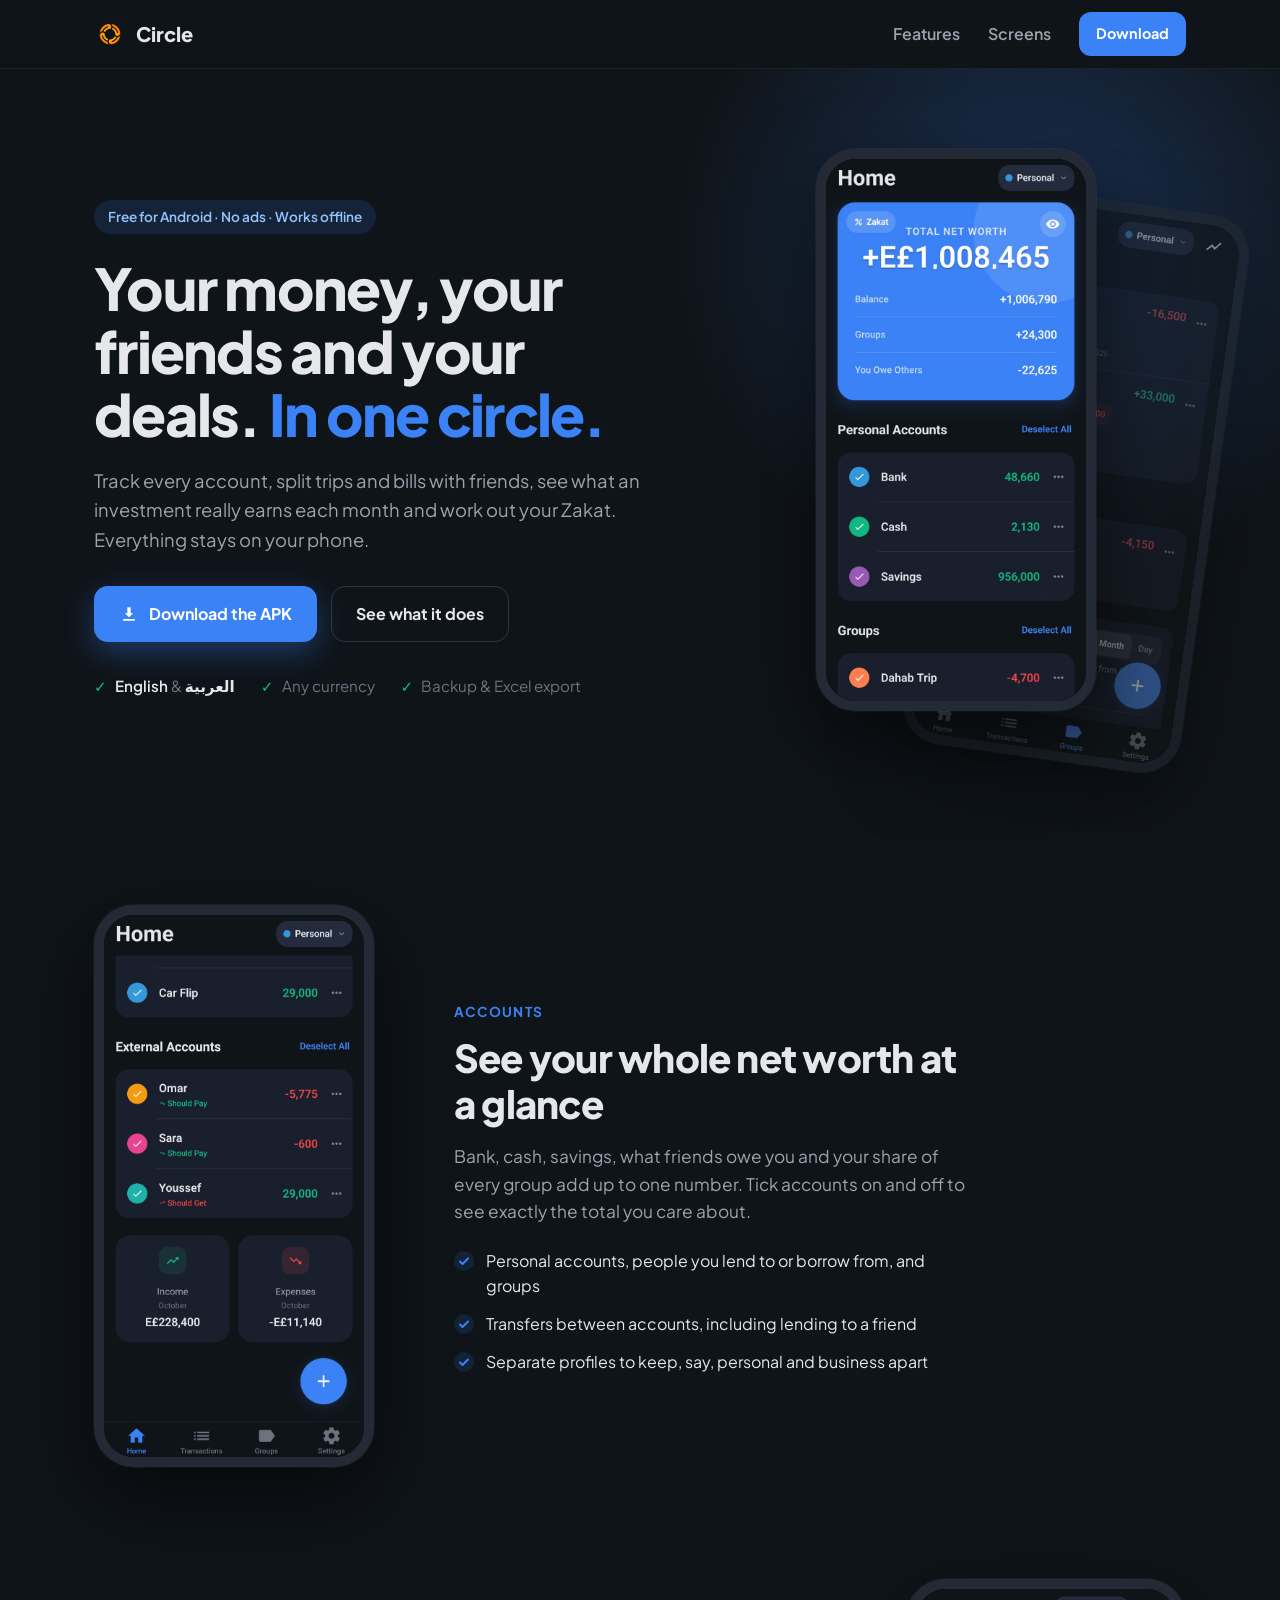
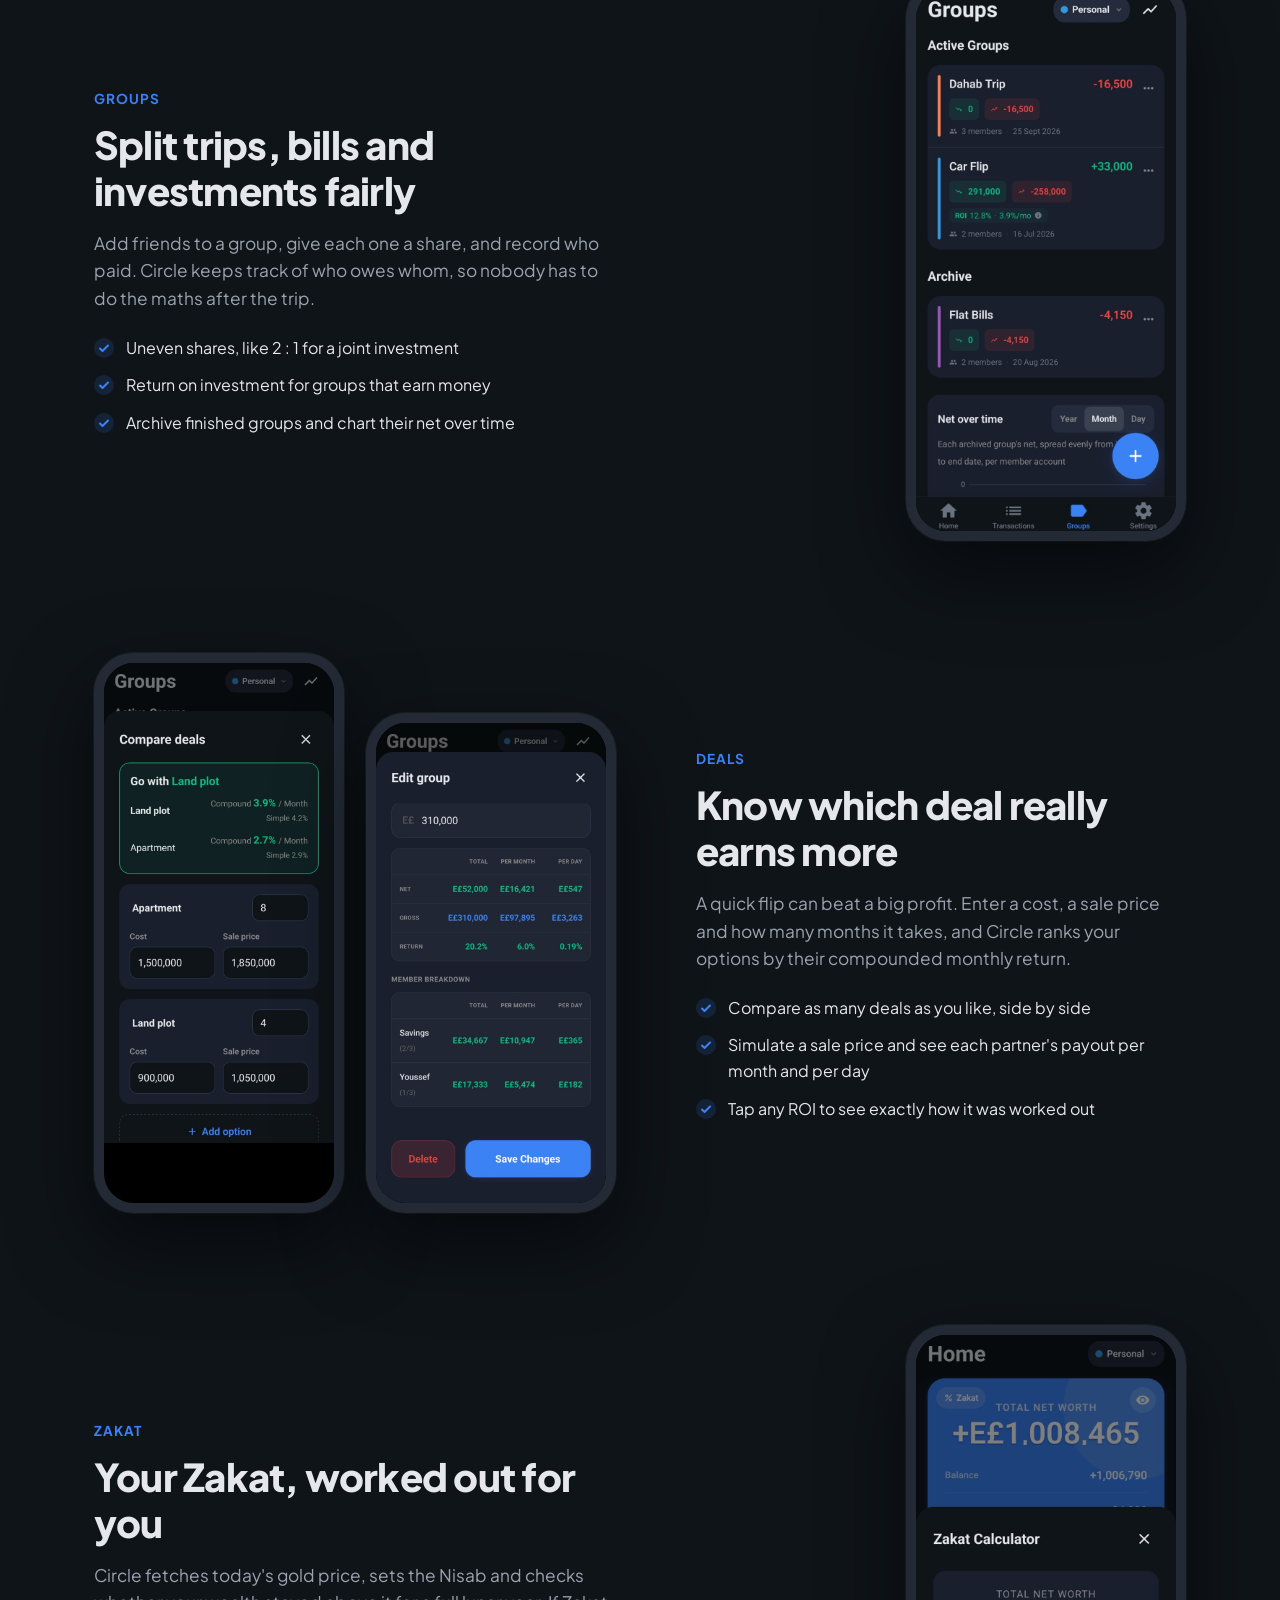
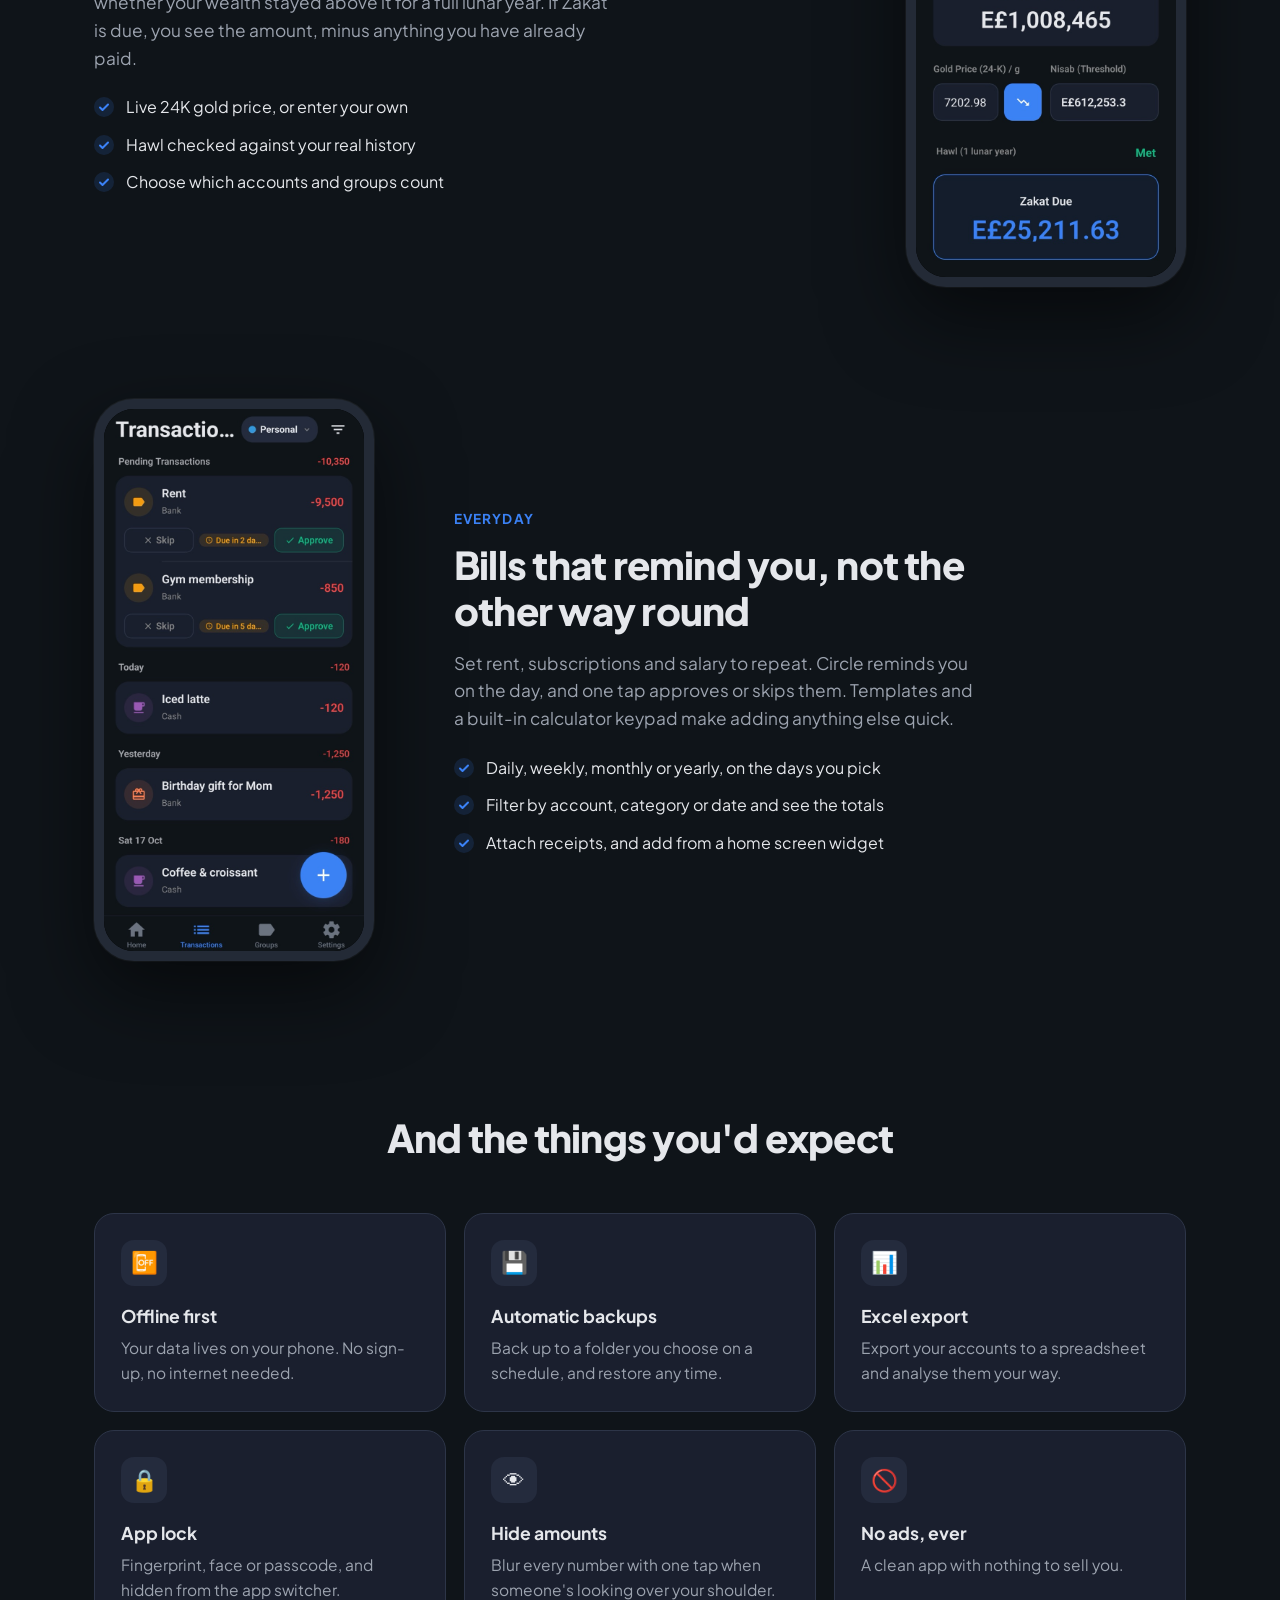
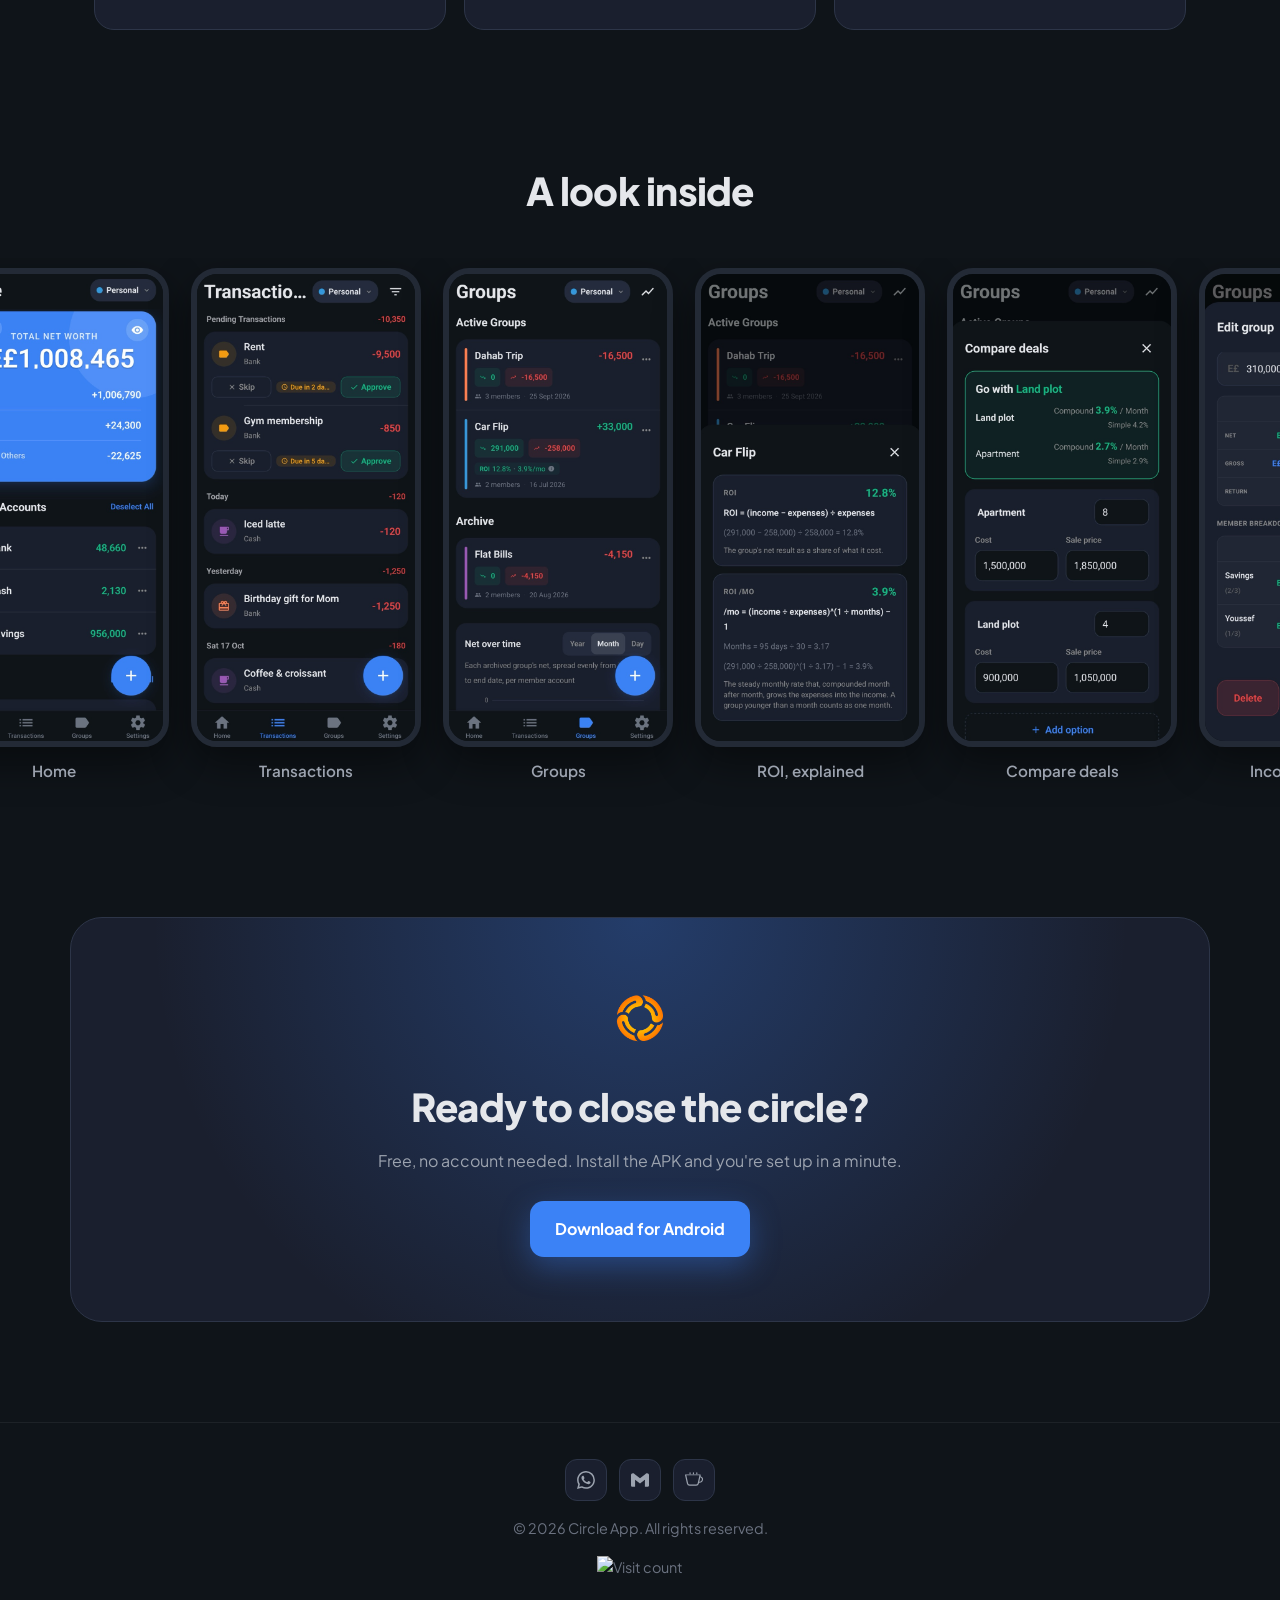
==== commit aa61d936: "fix: download links follow the latest release Releases are now published per version (v26.10.19, ..." ====
--- a/index.html
+++ b/index.html
@@ -32,7 +32,7 @@
             <div class="nav-links">
                 <a href="#features">Features</a>
                 <a href="#gallery">Screens</a>
-                <a href="https://github.com/Mohamed-Fathy-Salah/circle-releases/releases/download/latest/circle.apk"
+                <a href="https://github.com/Mohamed-Fathy-Salah/circle-releases/releases/latest/download/circle.apk"
                     class="btn btn-small">Download</a>
             </div>
         </div>
@@ -46,7 +46,7 @@
                 <p class="lead">Track every account, split trips and bills with friends, see what an investment
                     really earns each month and work out your Zakat. Everything stays on your phone.</p>
                 <div class="hero-actions">
-                    <a href="https://github.com/Mohamed-Fathy-Salah/circle-releases/releases/download/latest/circle.apk"
+                    <a href="https://github.com/Mohamed-Fathy-Salah/circle-releases/releases/latest/download/circle.apk"
                         class="btn" id="download-hero">
                         <svg viewBox="0 0 24 24" width="20" height="20" fill="currentColor" aria-hidden="true">
                             <path d="M12 16l-5-5h3V4h4v7h3l-5 5zm-7 2h14v2H5v-2z" />
@@ -237,7 +237,7 @@
                 <img src="public/icon.png" alt="" width="72" height="72">
                 <h2>Ready to close the circle?</h2>
                 <p>Free, no account needed. Install the APK and you're set up in a minute.</p>
-                <a href="https://github.com/Mohamed-Fathy-Salah/circle-releases/releases/download/latest/circle.apk"
+                <a href="https://github.com/Mohamed-Fathy-Salah/circle-releases/releases/latest/download/circle.apk"
                     class="btn" id="download-footer">Download for Android</a>
             </div>
         </section>
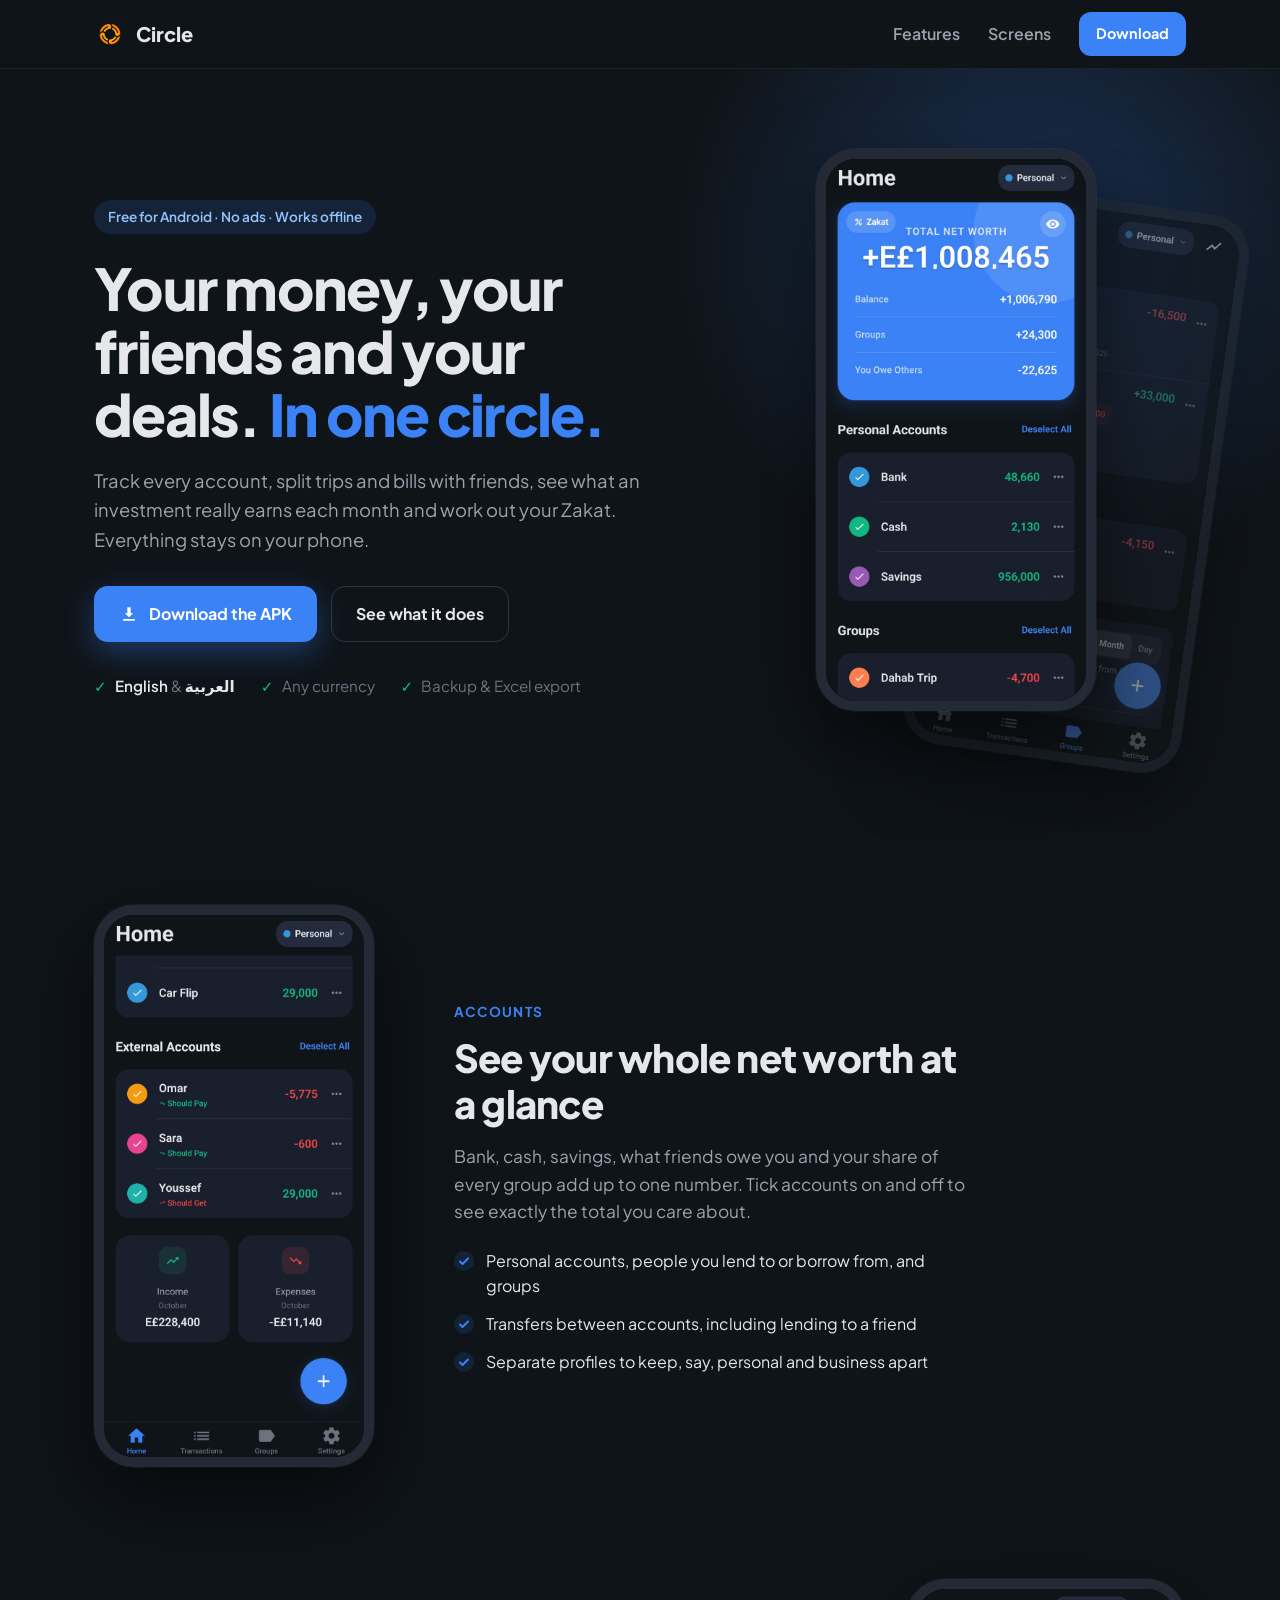
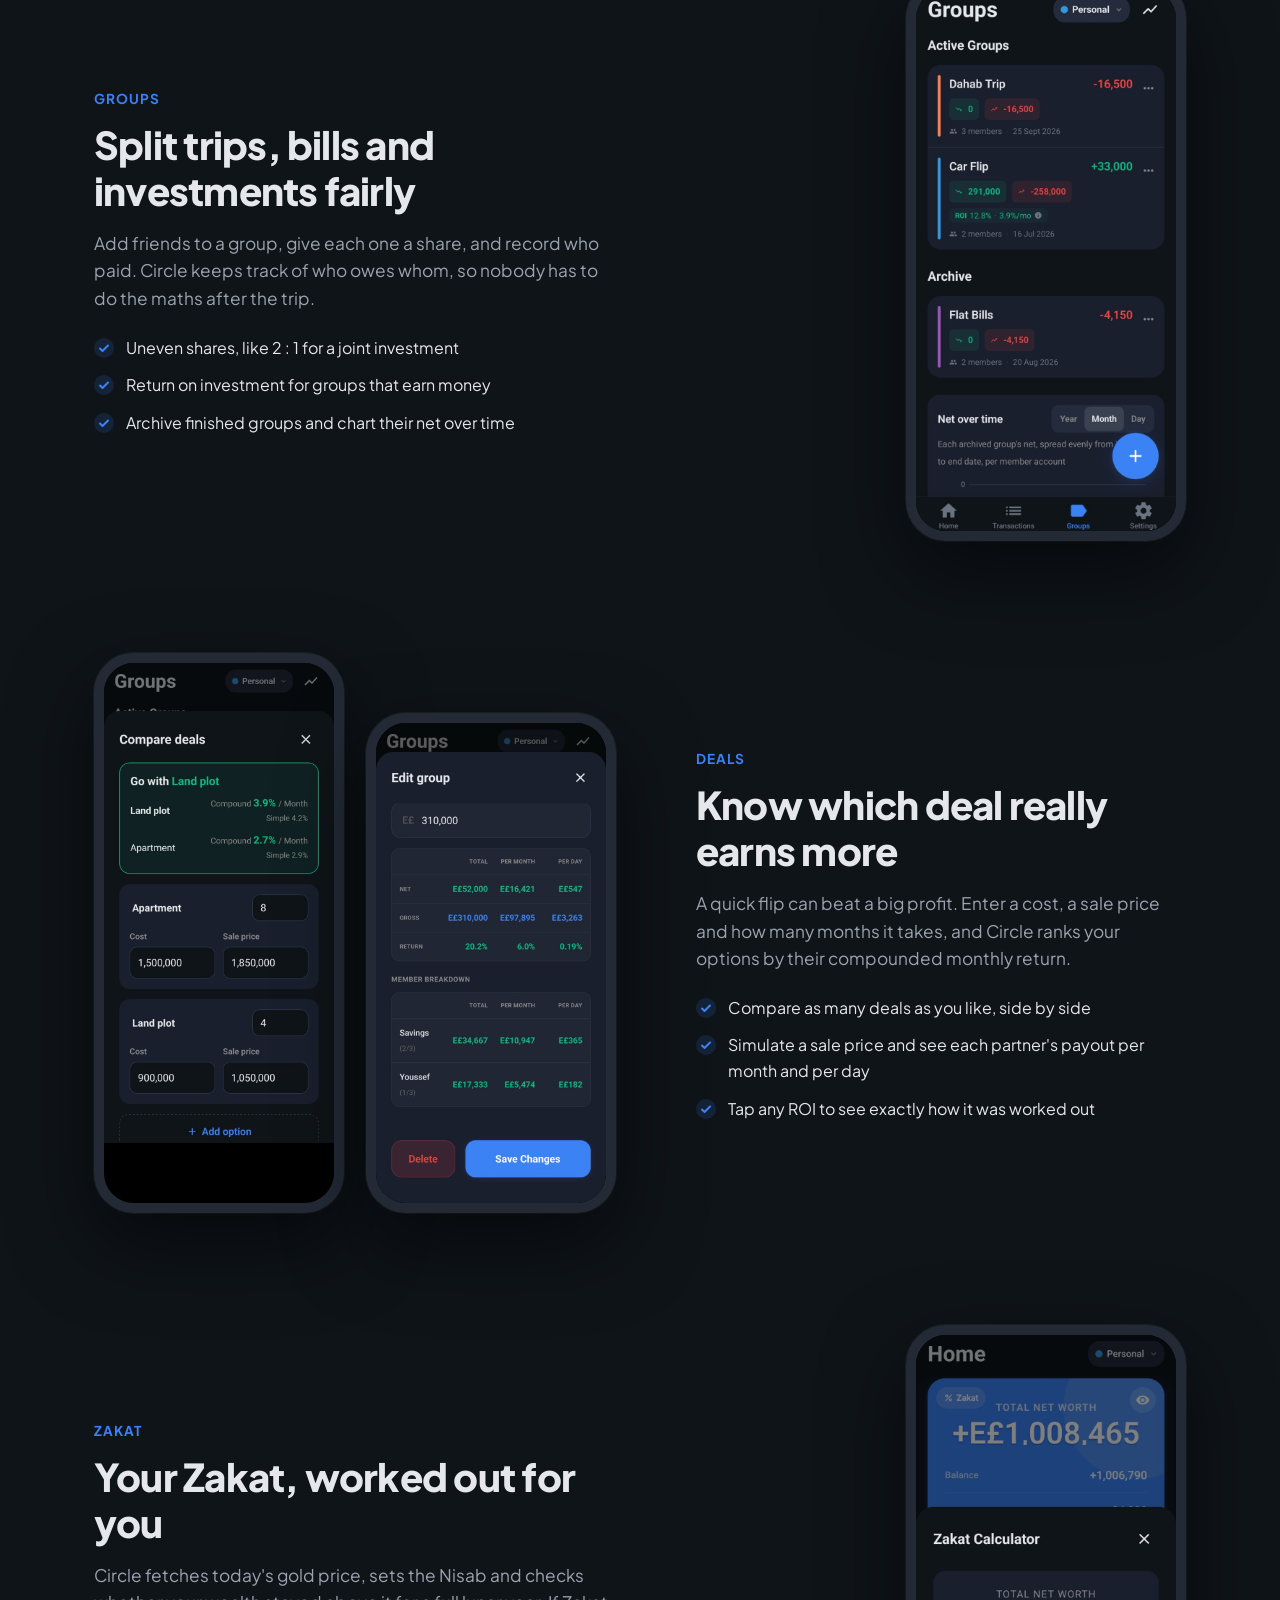
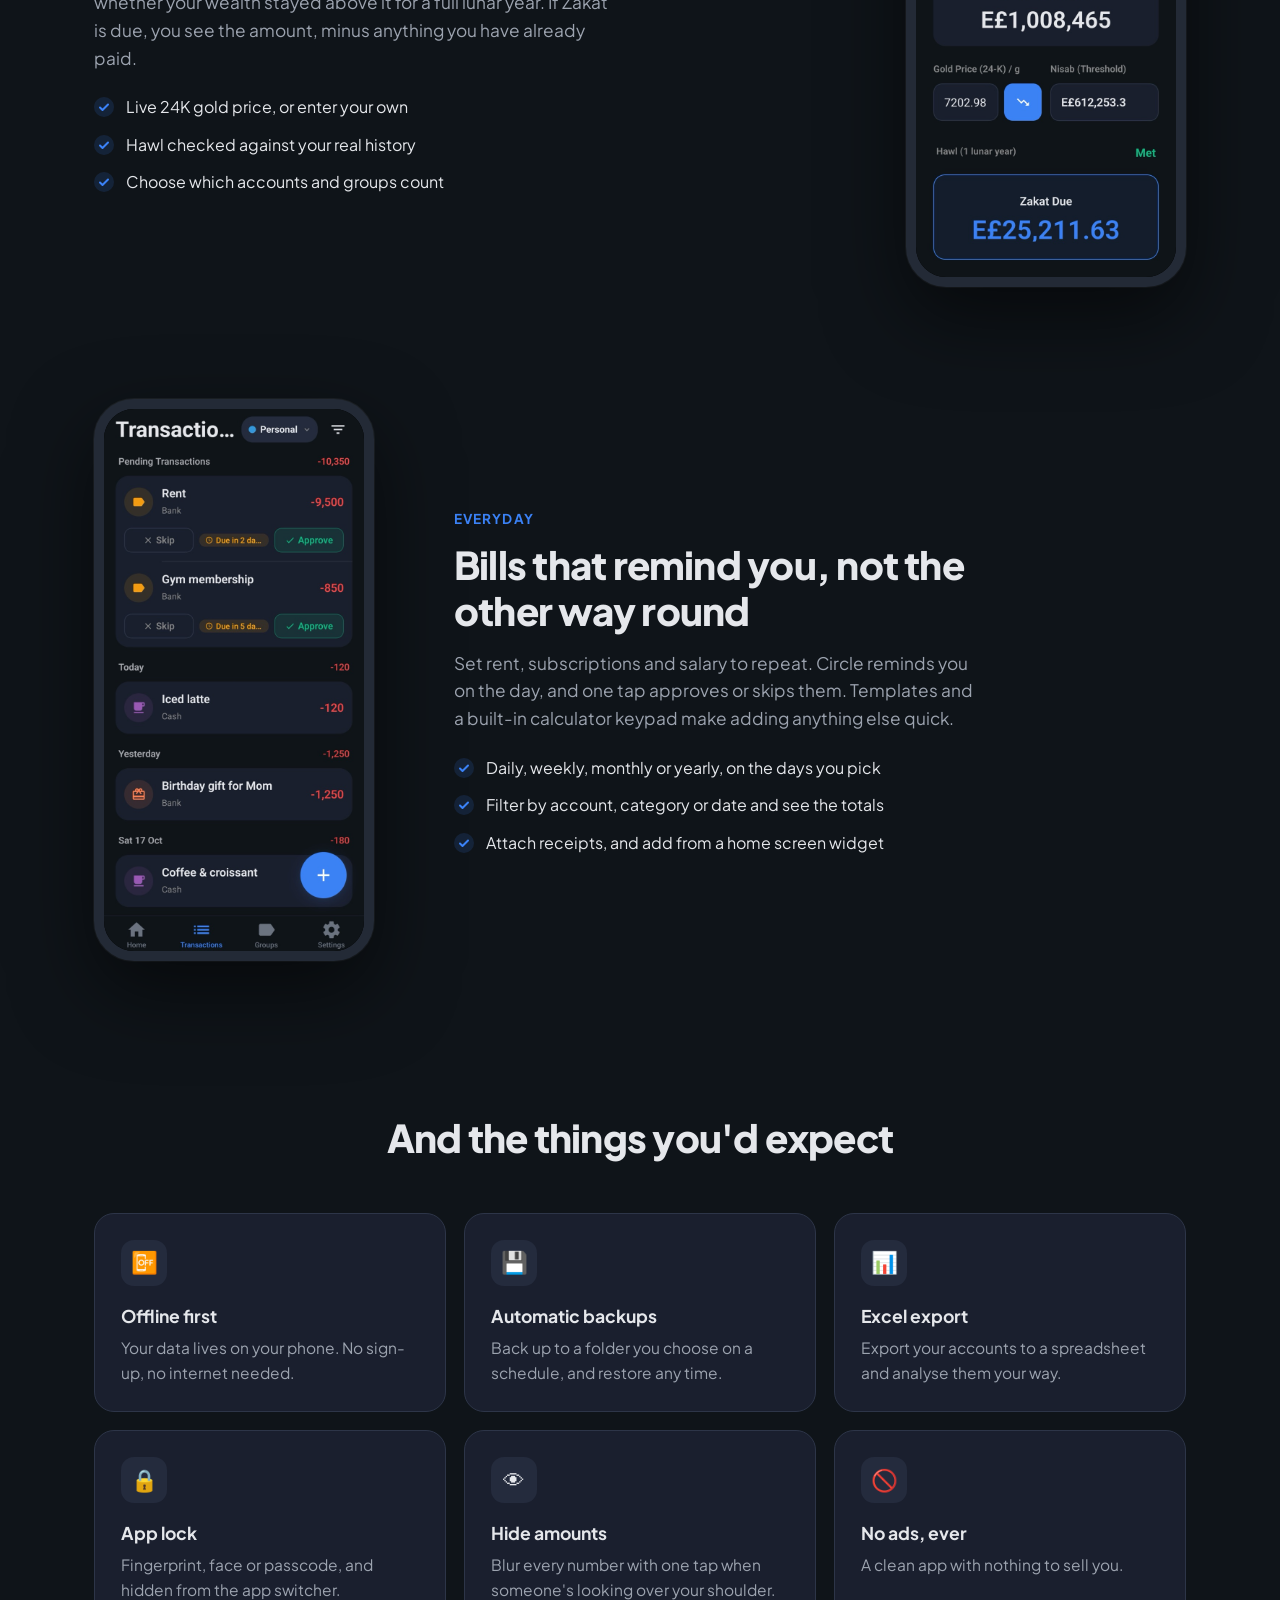
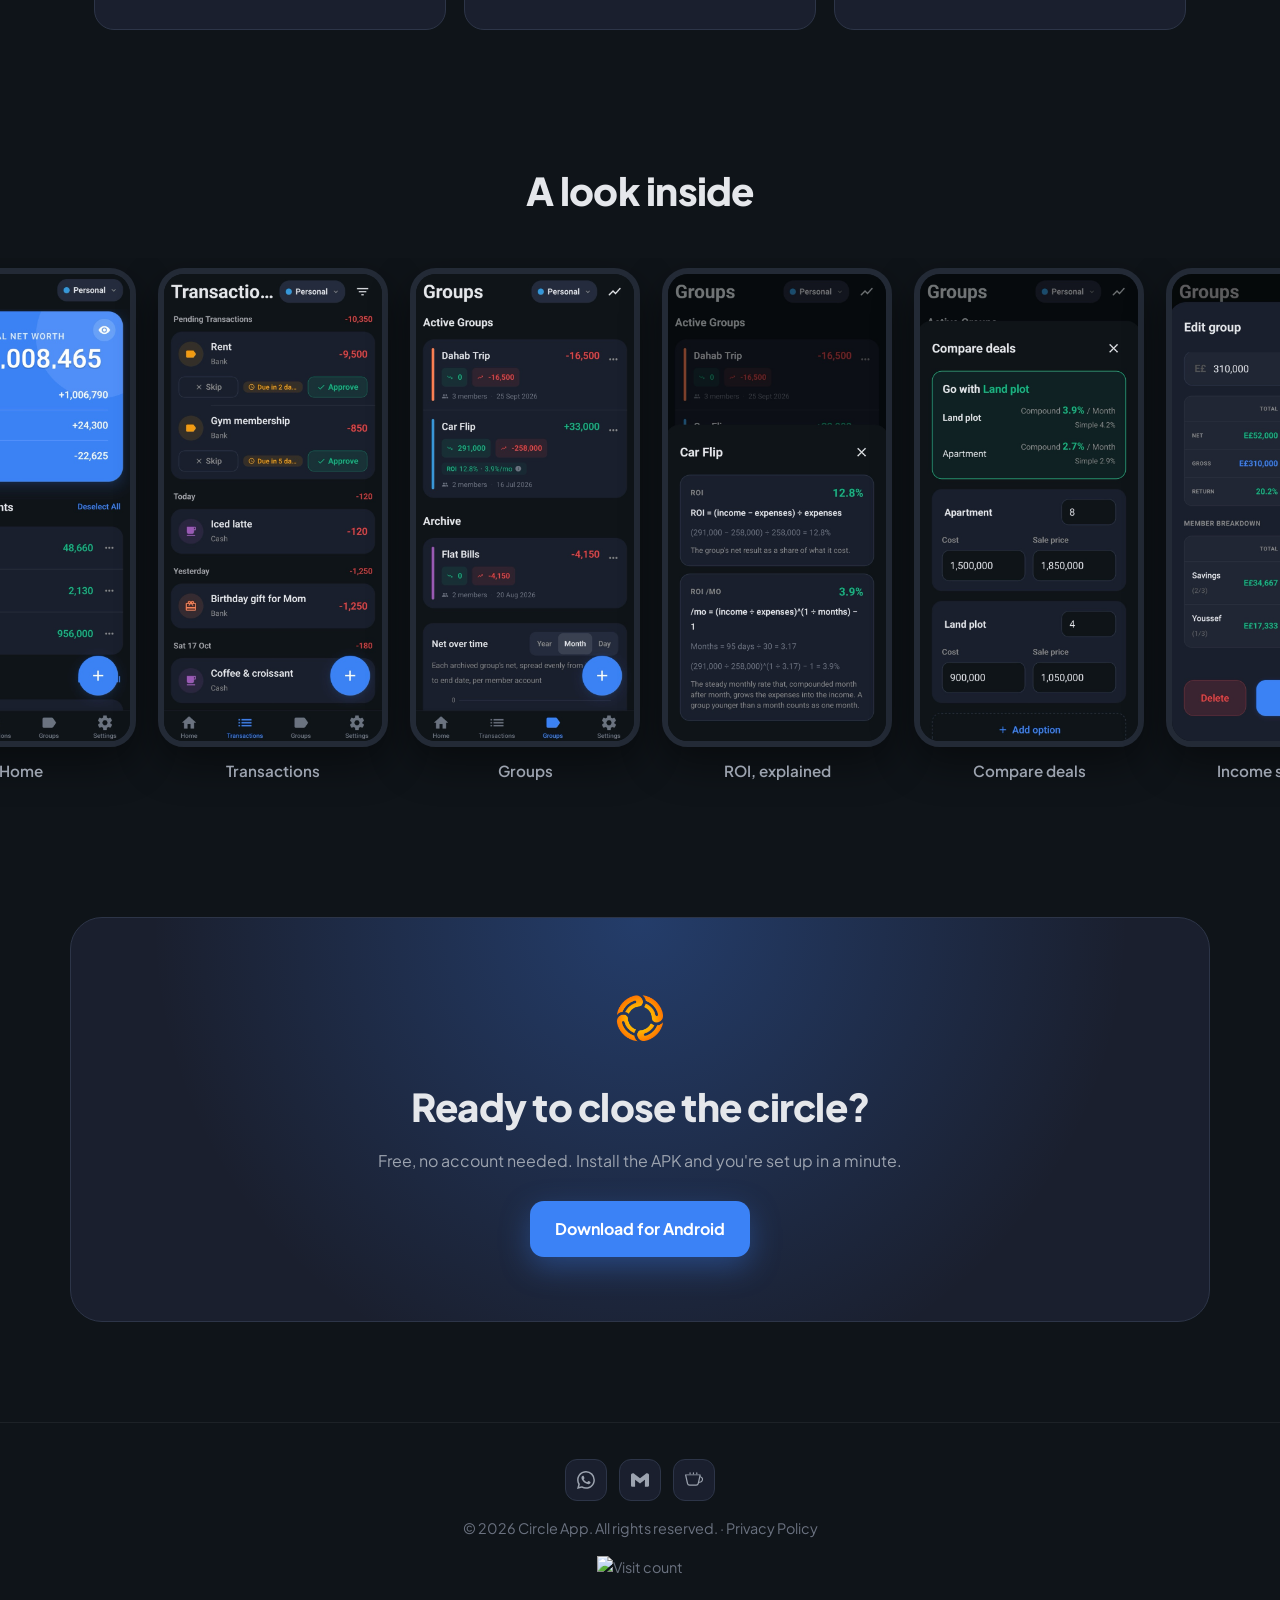
==== commit 5db3b771: "feat: privacy policy page for Google sign-in Co-Authored-By: Claude Opus 5.5 <noreply@anthropic.com>" ====
--- a/index.html
+++ b/index.html
@@ -268,7 +268,7 @@
                     </svg>
                 </a>
             </div>
-            <p>&copy; 2026 Circle App. All rights reserved.</p>
+            <p>&copy; 2026 Circle App. All rights reserved. · <a href="/privacy">Privacy Policy</a></p>
             <img class="visits" src="https://visitor-badge.laobi.icu/badge?page_id=circle0.netlify.app"
                 alt="Visit count" height="20">
         </div>
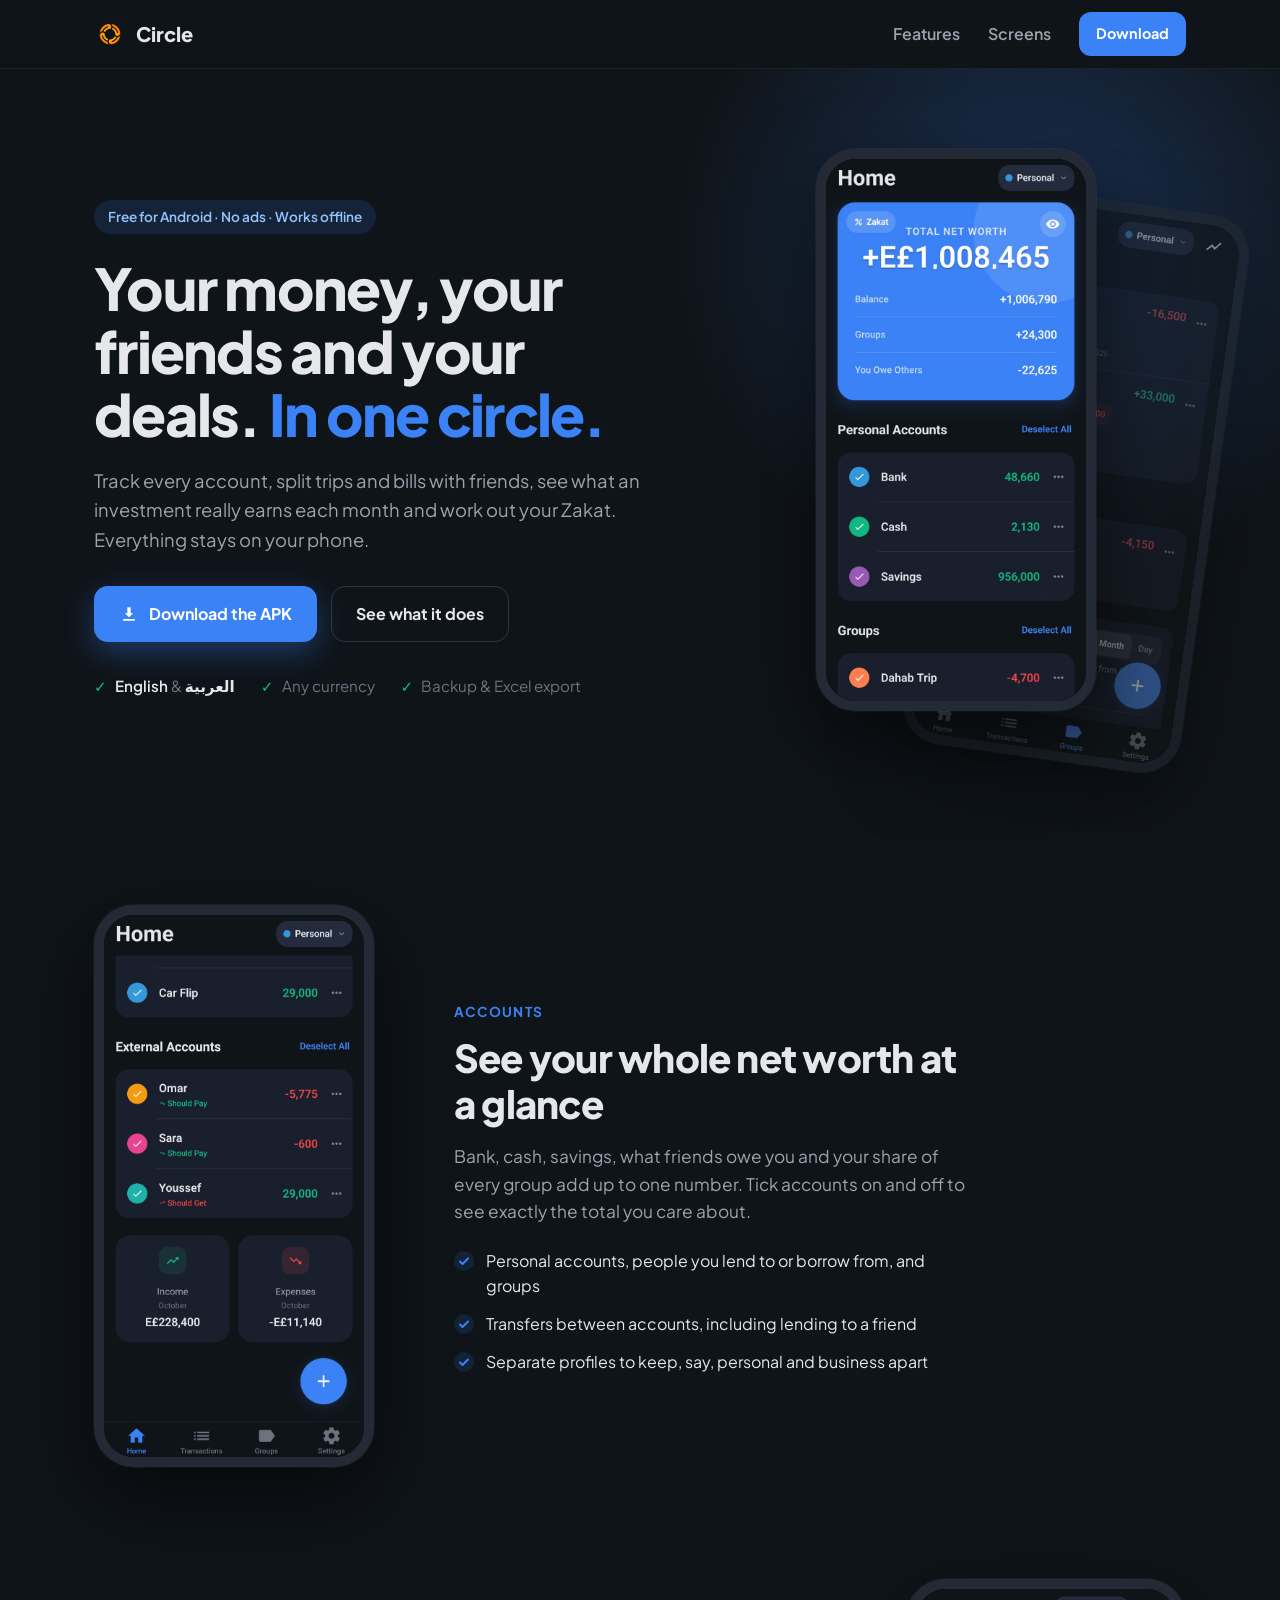
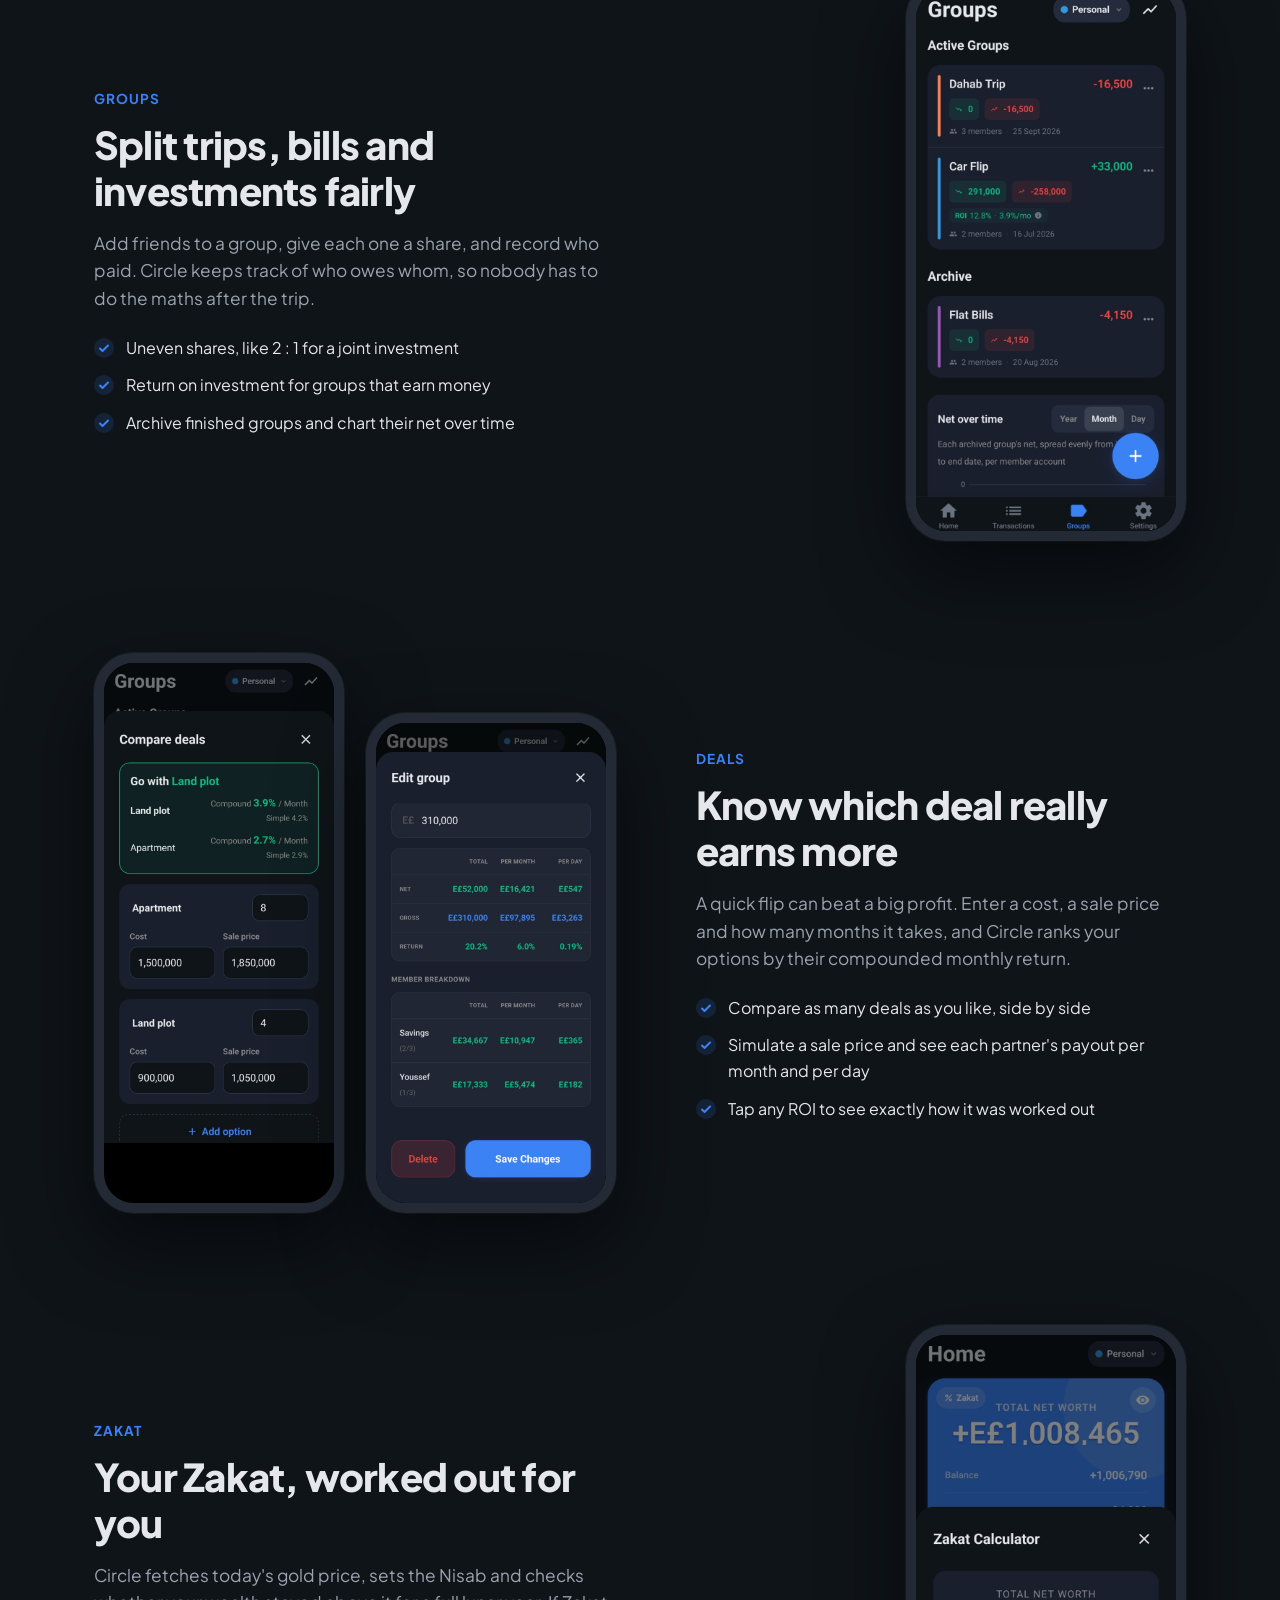
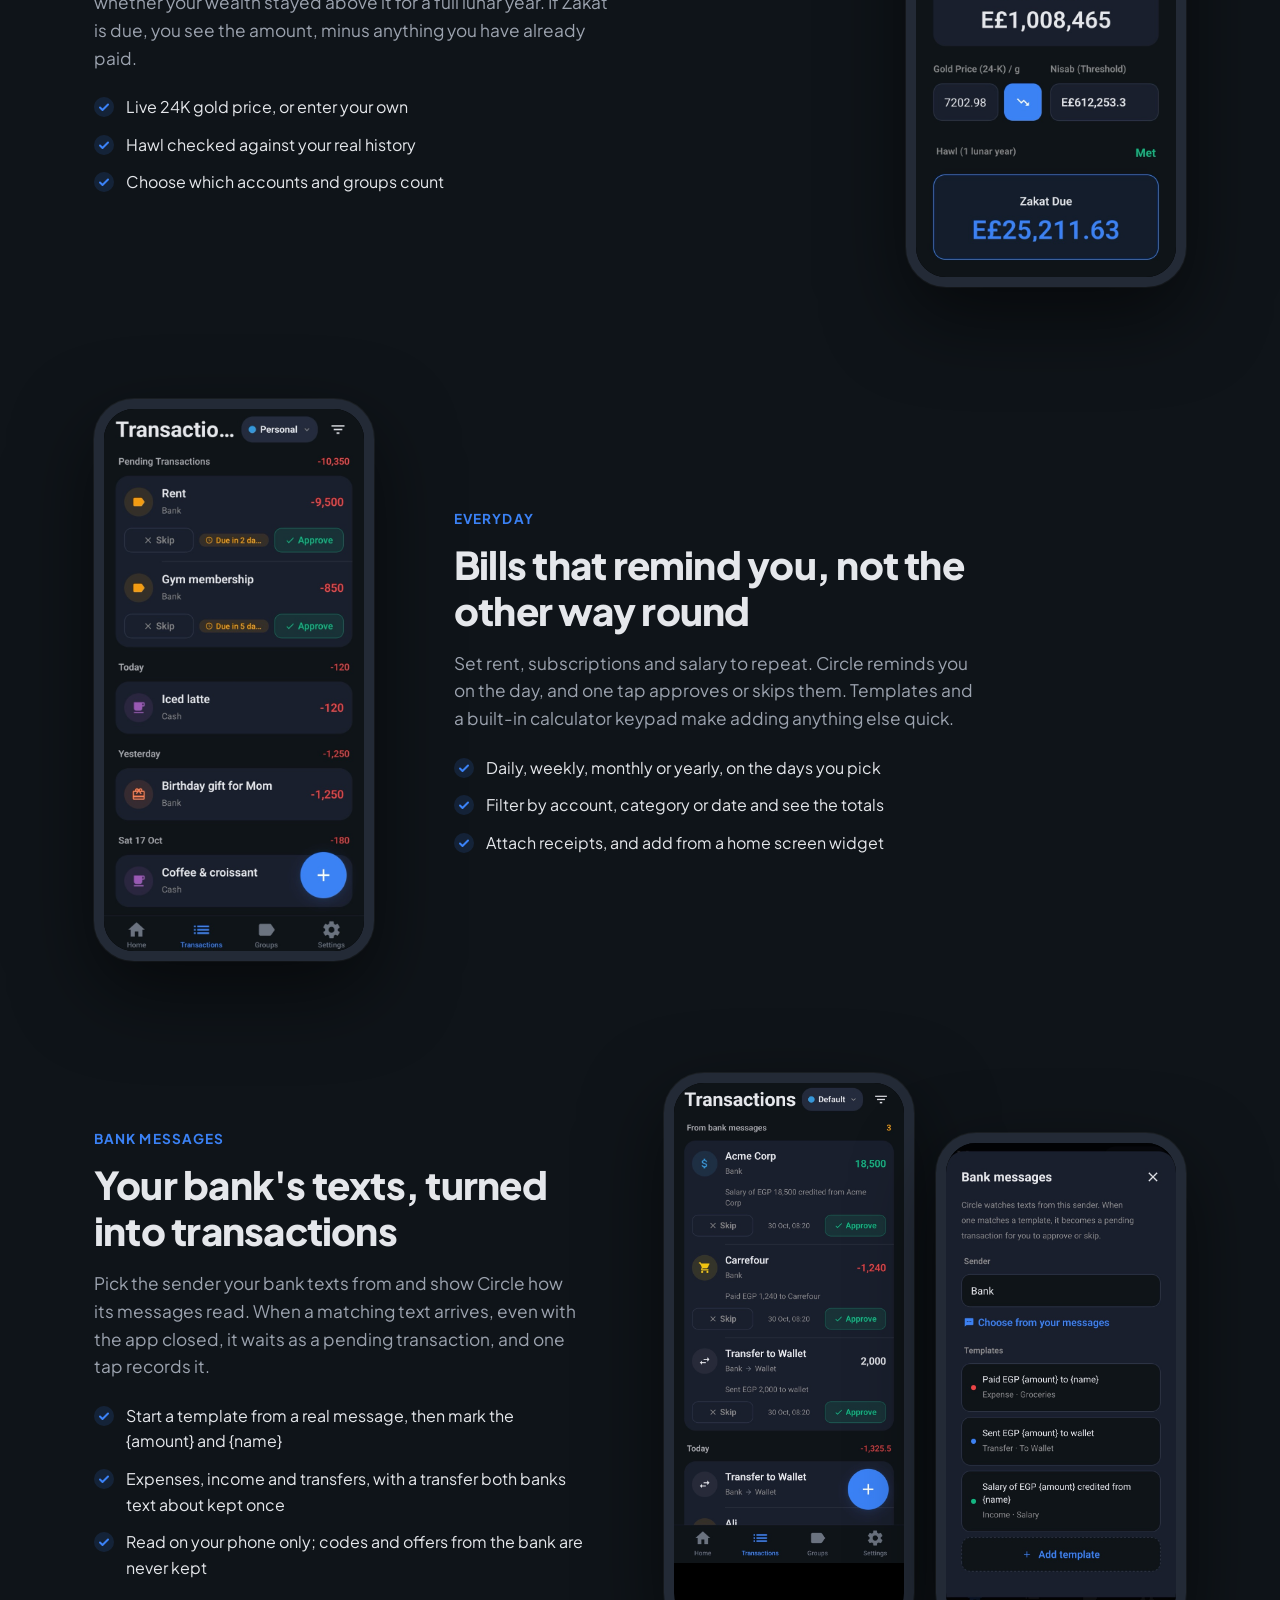
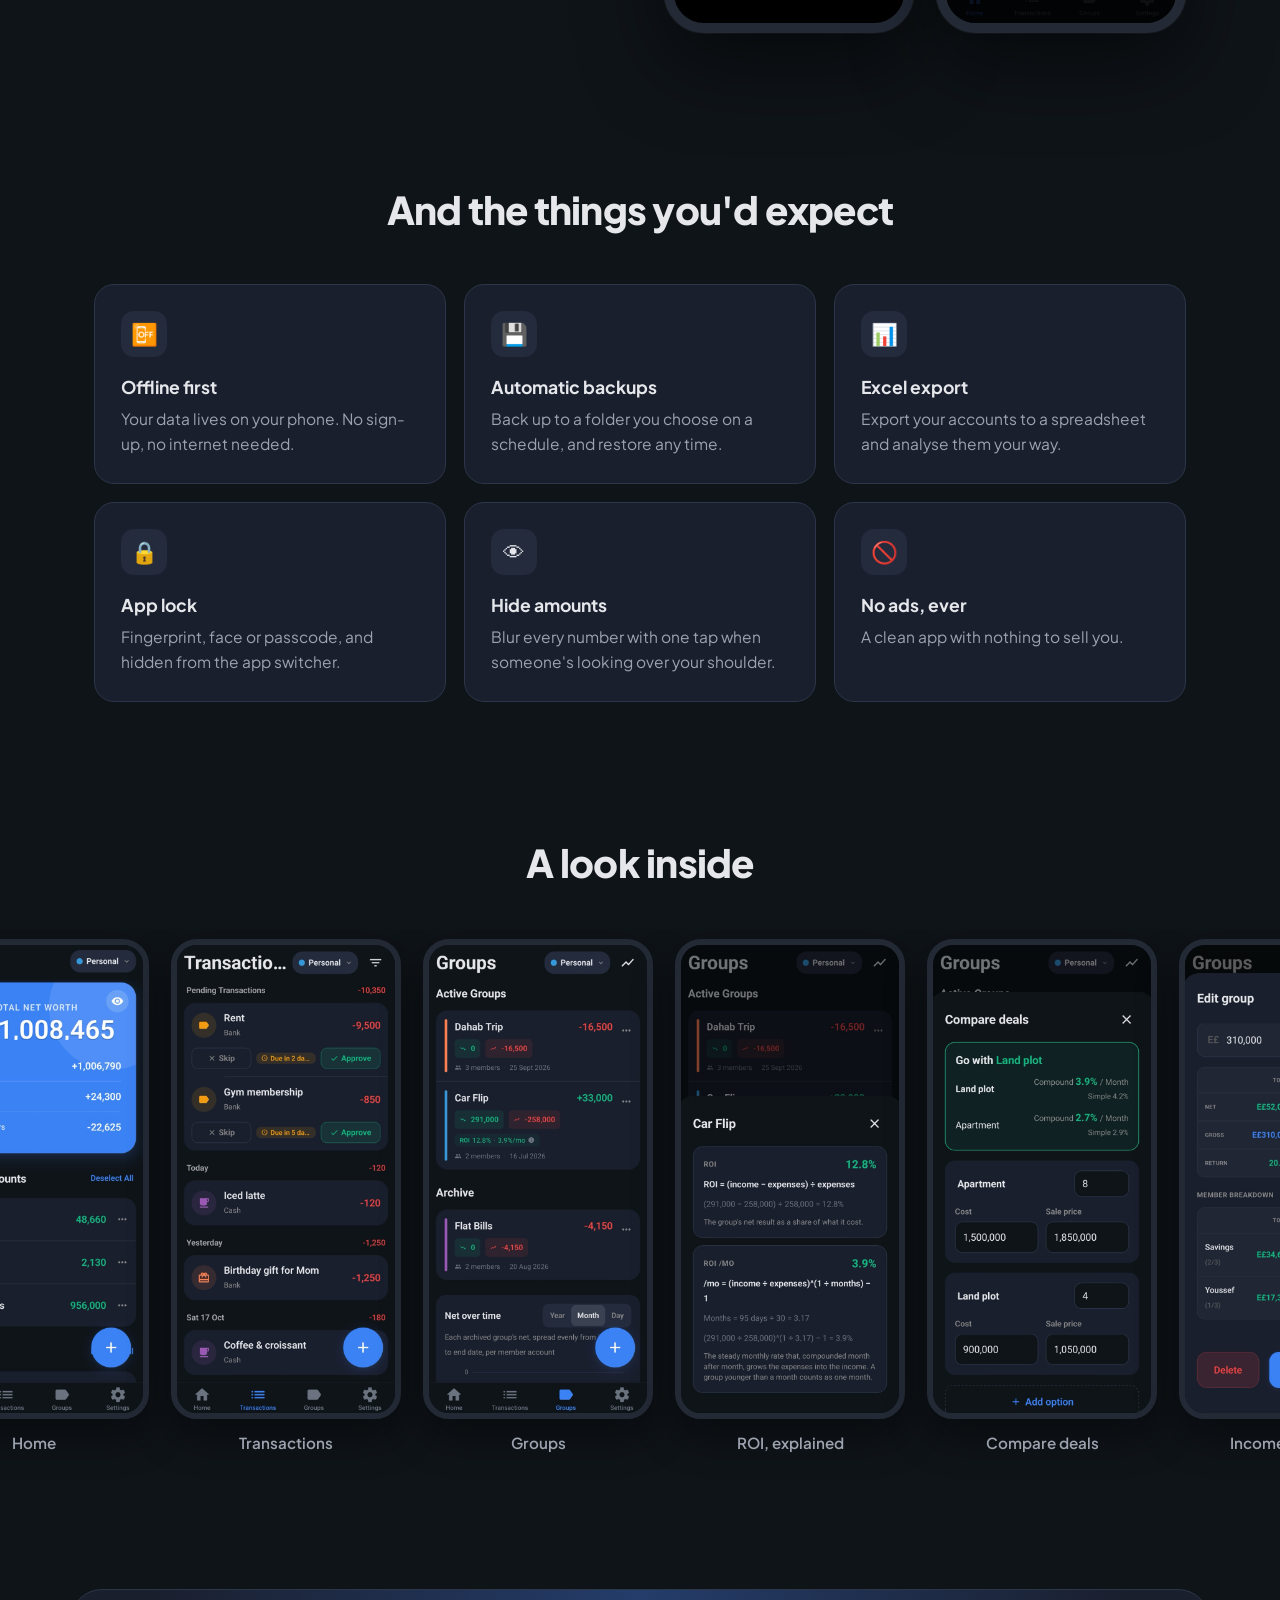
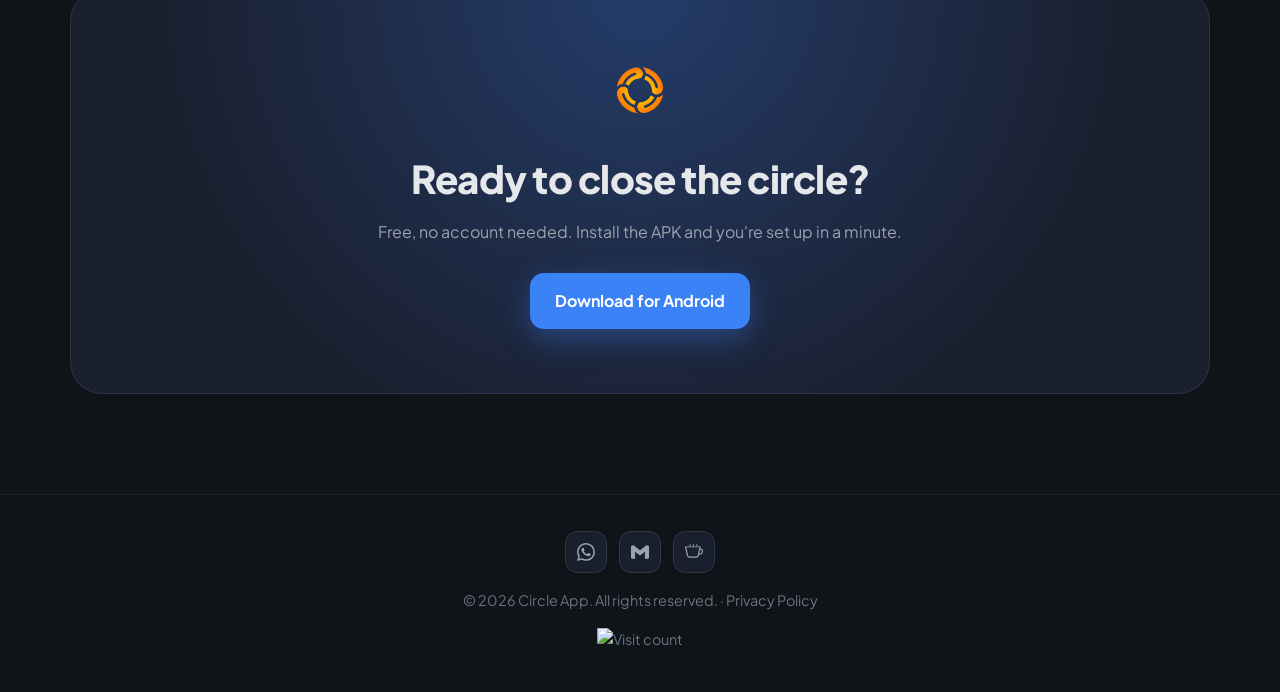
==== commit 7478533c: "feat: bank messages section with screenshots Bank texts that match a template wait as pending transa" ====
--- a/index.html
+++ b/index.html
@@ -162,6 +162,29 @@
             </div>
         </section>
 
+        <section class="feature reverse">
+            <div class="container feature-inner">
+                <div class="phone-pair">
+                    <div class="phone"><img src="public/bank-messages.jpg"
+                            alt="Bank texts waiting to be approved as transactions" loading="lazy"></div>
+                    <div class="phone"><img src="public/bank-templates.jpg" alt="A bank's sender and message templates"
+                            loading="lazy"></div>
+                </div>
+                <div class="feature-copy">
+                    <span class="tag">Bank messages</span>
+                    <h2>Your bank's texts, turned into transactions</h2>
+                    <p>Pick the sender your bank texts from and show Circle how its messages read. When a matching
+                        text arrives, even with the app closed, it waits as a pending transaction, and one tap records
+                        it.</p>
+                    <ul class="checks">
+                        <li>Start a template from a real message, then mark the {amount} and {name}</li>
+                        <li>Expenses, income and transfers, with a transfer both banks text about kept once</li>
+                        <li>Read on your phone only; codes and offers from the bank are never kept</li>
+                    </ul>
+                </div>
+            </div>
+        </section>
+
         <section class="more">
             <div class="container">
                 <h2 class="section-title">And the things you'd expect</h2>
@@ -225,6 +248,9 @@
                 </figure>
                 <figure><img src="public/zakat.jpg" alt="Zakat calculator" loading="lazy">
                     <figcaption>Zakat</figcaption>
+                </figure>
+                <figure><img src="public/bank-messages.jpg" alt="Bank messages" loading="lazy">
+                    <figcaption>Bank messages</figcaption>
                 </figure>
                 <figure><img src="public/settings.jpg" alt="Settings" loading="lazy">
                     <figcaption>Settings</figcaption>
